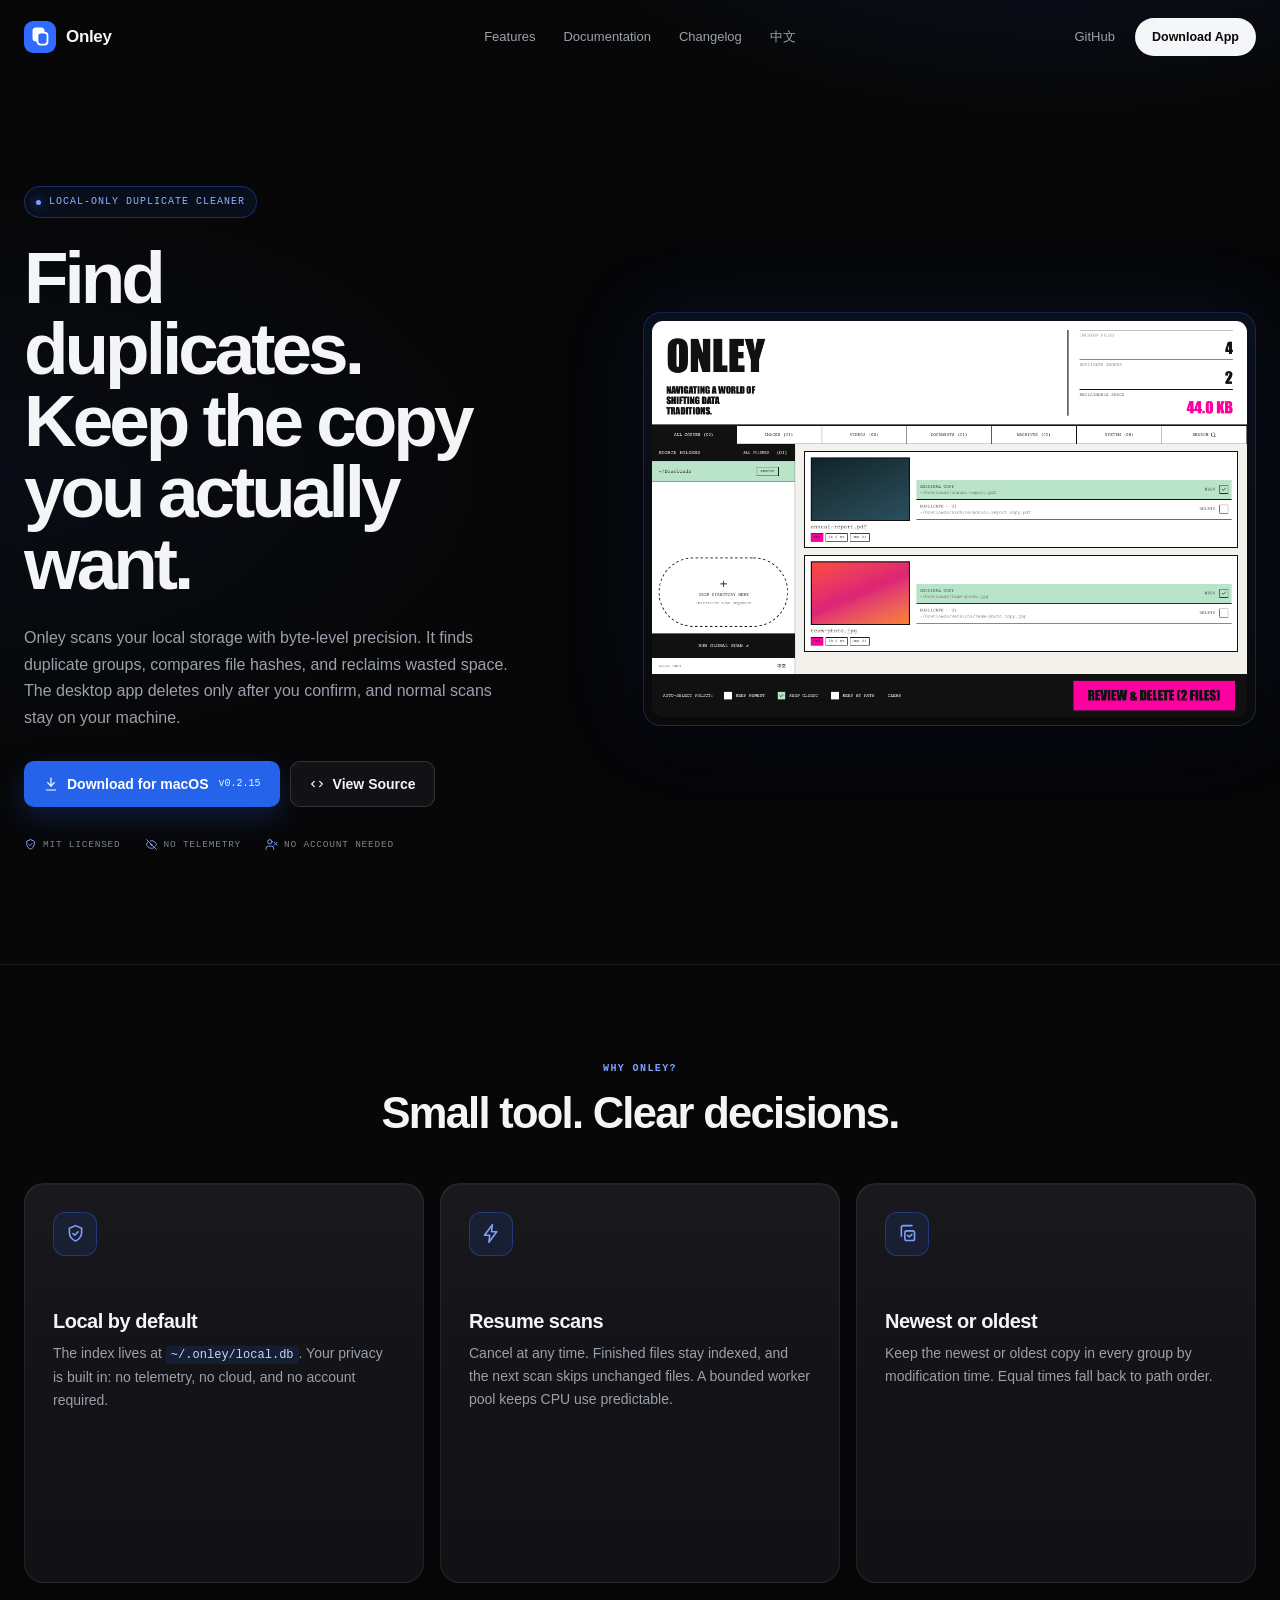
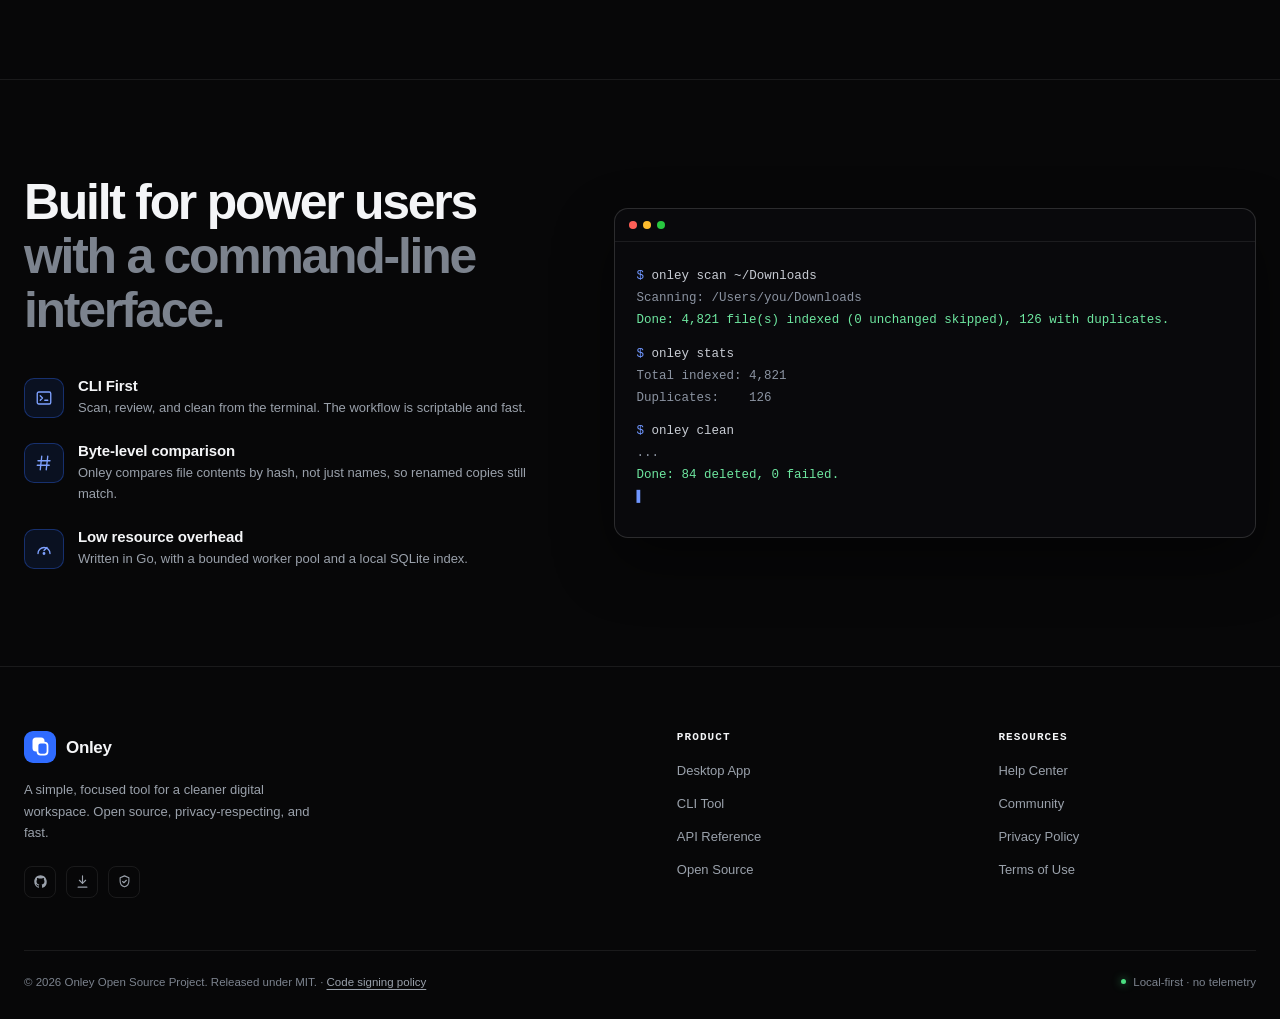
==== docs/index.html @ a850ebf0 "build: bump the desktop app to 0.2.15 Prepare v0.2.15 with the settings dialog, the hover-only folde" ====
<!DOCTYPE html>
<html lang="en">
<head>
  <meta charset="utf-8">
  <meta name="viewport" content="width=device-width, initial-scale=1">
  <meta name="color-scheme" content="dark">
  <title>Onley — find and remove duplicate files</title>
  <meta name="description" content="Onley is a local-only duplicate file finder for macOS, Windows and Linux. Scan folders, review duplicate groups, and delete the rest only after you confirm.">
  <meta property="og:title" content="Onley — find and remove duplicate files">
  <meta property="og:description" content="A local-only duplicate file finder with a desktop client and CLI.">
  <meta property="og:type" content="website">
  <meta property="og:image" content="https://fdaio.github.io/onley/assets/onley-main.png">
  <link rel="alternate" hreflang="en" href="https://fdaio.github.io/onley/">
  <link rel="alternate" hreflang="zh-CN" href="https://fdaio.github.io/onley/index-zh.html">
  <link rel="icon" href="assets/mark.svg" type="image/svg+xml">
  <link rel="stylesheet" href="home.css">
</head>
<body class="home">
  <a class="skip-link" href="#main">Skip to content</a>

  <header class="site-header">
    <a class="brand" href="./" aria-label="Onley home">
      <img src="assets/mark.svg" alt="" width="32" height="32">
      <span>Onley</span>
    </a>
    <nav class="site-nav" aria-label="Main">
      <a href="#features">Features</a>
      <a href="https://github.com/fdaio/onley#readme">Documentation</a>
      <a href="https://github.com/fdaio/onley/releases">Changelog</a>
      <a href="index-zh.html" hreflang="zh-CN" lang="zh-CN">中文</a>
    </nav>
    <div class="header-actions">
      <a class="text-link" href="https://github.com/fdaio/onley">GitHub</a>
      <a class="button button-light" href="download.html">Download App</a>
    </div>
  </header>

  <main id="main">
    <section class="hero">
      <div class="hero-copy">
        <p class="eyebrow-pill"><span class="dot" aria-hidden="true"></span>Local-only duplicate cleaner</p>
        <h1>Find<br>duplicates.<br>Keep the copy<br>you actually<br>want.</h1>
        <p class="lede">
          Onley scans your local storage with byte-level precision. It finds
          duplicate groups, compares file hashes, and reclaims wasted space. The
          desktop app deletes only after you confirm, and normal scans stay on
          your machine.
        </p>
        <div class="hero-actions">
          <a class="button button-primary" href="download.html">
            <svg viewBox="0 0 24 24" fill="none" stroke="currentColor" stroke-width="1.8" stroke-linecap="round" stroke-linejoin="round" aria-hidden="true"><path d="M12 3v12"/><path d="m7 10 5 5 5-5"/><path d="M5 21h14"/></svg>
            <span>Download for macOS</span>
            <span class="version">v0.2.15</span>
          </a>
          <a class="button button-ghost" href="https://github.com/fdaio/onley">
            <svg viewBox="0 0 24 24" fill="none" stroke="currentColor" stroke-width="1.8" stroke-linecap="round" stroke-linejoin="round" aria-hidden="true"><path d="m8 8-4 4 4 4"/><path d="m16 8 4 4-4 4"/></svg>
            <span>View Source</span>
          </a>
        </div>
        <ul class="trust-list" aria-label="Product commitments">
          <li>
            <svg viewBox="0 0 24 24" fill="none" stroke="currentColor" stroke-width="1.8" stroke-linecap="round" stroke-linejoin="round" aria-hidden="true"><path d="M12 3 5 6v5c0 4.4 3.4 8.4 7 9.5 3.6-1.1 7-5.1 7-9.5V6l-7-3Z"/><path d="m9 12 2 2 4-4"/></svg>
            MIT licensed
          </li>
          <li>
            <svg viewBox="0 0 24 24" fill="none" stroke="currentColor" stroke-width="1.8" stroke-linecap="round" stroke-linejoin="round" aria-hidden="true"><path d="M3 3l18 18"/><path d="M10.6 10.6a2 2 0 0 0 2.8 2.8"/><path d="M9.9 5.2A10.5 10.5 0 0 1 12 5c5.5 0 9 5 9 7a11 11 0 0 1-2.3 3.4"/><path d="M6.6 6.6C4.4 8 3 10 3 12c0 2 3.5 7 9 7a10.6 10.6 0 0 0 4.4-1"/></svg>
            No telemetry
          </li>
          <li>
            <svg viewBox="0 0 24 24" fill="none" stroke="currentColor" stroke-width="1.8" stroke-linecap="round" stroke-linejoin="round" aria-hidden="true"><path d="M16 21v-2a4 4 0 0 0-4-4H6a4 4 0 0 0-4 4v2"/><circle cx="9" cy="7" r="4"/><path d="m17 8 5 5"/><path d="m22 8-5 5"/></svg>
            No account needed
          </li>
        </ul>
      </div>

      <div class="hero-visual">
        <div class="shot-frame">
          <img src="assets/onley-main.png" alt="Onley desktop app showing duplicate groups with a copy selected to keep" width="2160" height="1440">
        </div>
      </div>
    </section>

    <section id="features" class="section">
      <div class="section-heading center">
        <p class="eyebrow">Why Onley?</p>
        <h2>Small tool. Clear decisions.</h2>
      </div>
      <div class="feature-grid">
        <article class="feature-card">
          <div class="icon-box" aria-hidden="true">
            <svg viewBox="0 0 24 24" fill="none" stroke="currentColor" stroke-width="1.8" stroke-linecap="round" stroke-linejoin="round"><path d="M12 3 5 6v5c0 4.4 3.4 8.4 7 9.5 3.6-1.1 7-5.1 7-9.5V6l-7-3Z"/><path d="m9 12 2 2 4-4"/></svg>
          </div>
          <h3>Local by default</h3>
          <p>The index lives at <code>~/.onley/local.db</code>. Your privacy is built in: no telemetry, no cloud, and no account required.</p>
        </article>
        <article class="feature-card">
          <div class="icon-box" aria-hidden="true">
            <svg viewBox="0 0 24 24" fill="none" stroke="currentColor" stroke-width="1.8" stroke-linecap="round" stroke-linejoin="round"><path d="M13 2 4 14h6l-1 8 9-12h-6l1-8Z"/></svg>
          </div>
          <h3>Resume scans</h3>
          <p>Cancel at any time. Finished files stay indexed, and the next scan skips unchanged files. A bounded worker pool keeps CPU use predictable.</p>
        </article>
        <article class="feature-card">
          <div class="icon-box" aria-hidden="true">
            <svg viewBox="0 0 24 24" fill="none" stroke="currentColor" stroke-width="1.8" stroke-linecap="round" stroke-linejoin="round"><rect x="9" y="9" width="11" height="11" rx="2"/><path d="M5 15V5a2 2 0 0 1 2-2h10"/><path d="m12 14 2 2 3-3"/></svg>
          </div>
          <h3>Newest or oldest</h3>
          <p>Keep the newest or oldest copy in every group by modification time. Equal times fall back to path order.</p>
        </article>
      </div>
    </section>

    <section class="section cli">
      <div class="cli-copy">
        <h2>Built for power users<br><span>with a command-line interface.</span></h2>
        <div class="cli-list">
          <article class="cli-item">
            <div class="icon-box" aria-hidden="true">
              <svg viewBox="0 0 24 24" fill="none" stroke="currentColor" stroke-width="1.8" stroke-linecap="round" stroke-linejoin="round"><rect x="3" y="4" width="18" height="16" rx="2"/><path d="m7 9 3 3-3 3"/><path d="M13 15h4"/></svg>
            </div>
            <div>
              <h3>CLI First</h3>
              <p>Scan, review, and clean from the terminal. The workflow is scriptable and fast.</p>
            </div>
          </article>
          <article class="cli-item">
            <div class="icon-box" aria-hidden="true">
              <svg viewBox="0 0 24 24" fill="none" stroke="currentColor" stroke-width="1.8" stroke-linecap="round" stroke-linejoin="round"><path d="M9 3 7 21"/><path d="M17 3l-2 18"/><path d="M4 9h16"/><path d="M3 15h16"/></svg>
            </div>
            <div>
              <h3>Byte-level comparison</h3>
              <p>Onley compares file contents by hash, not just names, so renamed copies still match.</p>
            </div>
          </article>
          <article class="cli-item">
            <div class="icon-box" aria-hidden="true">
              <svg viewBox="0 0 24 24" fill="none" stroke="currentColor" stroke-width="1.8" stroke-linecap="round" stroke-linejoin="round"><path d="M4 18a8 8 0 1 1 16 0"/><path d="m12 14 4-4"/><circle cx="12" cy="18" r="1"/></svg>
            </div>
            <div>
              <h3>Low resource overhead</h3>
              <p>Written in Go, with a bounded worker pool and a local SQLite index.</p>
            </div>
          </article>
        </div>
      </div>

      <div class="terminal">
        <div class="terminal-bar" aria-hidden="true"><span></span><span></span><span></span></div>
        <pre class="terminal-body"><code><span class="term-line"><span class="prompt">$</span> onley scan ~/Downloads</span><span class="term-line dim">Scanning: /Users/you/Downloads</span><span class="term-line ok">Done: 4,821 file(s) indexed (0 unchanged skipped), 126 with duplicates.</span><span class="term-gap"></span><span class="term-line"><span class="prompt">$</span> onley stats</span><span class="term-line dim">Total indexed: 4,821</span><span class="term-line dim">Duplicates:    126</span><span class="term-gap"></span><span class="term-line"><span class="prompt">$</span> onley clean</span><span class="term-line dim">...</span><span class="term-line ok">Done: 84 deleted, 0 failed.</span><span class="term-line terminal-cursor" aria-hidden="true">▌</span></code></pre>
      </div>
    </section>
  </main>

  <footer class="site-footer">
    <div class="footer-top">
      <div class="footer-brand">
        <a class="brand" href="./" aria-label="Onley home">
          <img src="assets/mark.svg" alt="" width="32" height="32">
          <span>Onley</span>
        </a>
        <p>A simple, focused tool for a cleaner digital workspace. Open source, privacy-respecting, and fast.</p>
        <div class="socials">
          <a href="https://github.com/fdaio/onley" aria-label="Onley on GitHub">
            <svg viewBox="0 0 24 24" fill="currentColor" aria-hidden="true"><path d="M12 2C6.48 2 2 6.58 2 12.25c0 4.53 2.87 8.37 6.84 9.73.5.1.68-.22.68-.49 0-.24-.01-.87-.01-1.71-2.78.62-3.37-1.37-3.37-1.37-.45-1.18-1.11-1.5-1.11-1.5-.91-.63.07-.62.07-.62 1 .07 1.53 1.06 1.53 1.06.9 1.57 2.34 1.12 2.91.85.09-.66.35-1.12.63-1.38-2.22-.26-4.56-1.14-4.56-5.06 0-1.12.39-2.03 1.03-2.75-.1-.26-.45-1.3.1-2.71 0 0 .84-.28 2.75 1.05a9.3 9.3 0 0 1 5 0c1.91-1.33 2.75-1.05 2.75-1.05.55 1.41.2 2.45.1 2.71.64.72 1.03 1.63 1.03 2.75 0 3.93-2.34 4.8-4.57 5.05.36.32.68.94.68 1.9 0 1.37-.01 2.47-.01 2.81 0 .27.18.6.69.49A10.02 10.02 0 0 0 22 12.25C22 6.58 17.52 2 12 2Z"/></svg>
          </a>
          <a href="https://github.com/fdaio/onley/releases" aria-label="Onley releases">
            <svg viewBox="0 0 24 24" fill="none" stroke="currentColor" stroke-width="1.8" stroke-linecap="round" stroke-linejoin="round" aria-hidden="true"><path d="M12 3v12"/><path d="m7 10 5 5 5-5"/><path d="M5 21h14"/></svg>
          </a>
          <a href="https://github.com/fdaio/onley/blob/master/LICENSE" aria-label="Onley MIT license">
            <svg viewBox="0 0 24 24" fill="none" stroke="currentColor" stroke-width="1.8" stroke-linecap="round" stroke-linejoin="round" aria-hidden="true"><path d="M12 3 5 6v5c0 4.4 3.4 8.4 7 9.5 3.6-1.1 7-5.1 7-9.5V6l-7-3Z"/><path d="m9 12 2 2 4-4"/></svg>
          </a>
        </div>
      </div>
      <div class="footer-col">
        <h2>Product</h2>
        <a href="download.html">Desktop App</a>
        <a href="download.html">CLI Tool</a>
        <a href="coming-soon.html" data-placeholder="true" title="API reference coming soon">API Reference</a>
        <a href="https://github.com/fdaio/onley">Open Source</a>
      </div>
      <div class="footer-col">
        <h2>Resources</h2>
        <a href="https://github.com/fdaio/onley/issues">Help Center</a>
        <a href="coming-soon.html" data-placeholder="true" title="Community page coming soon">Community</a>
        <a href="privacy.html">Privacy Policy</a>
        <a href="coming-soon.html" data-placeholder="true" title="Terms of use coming soon">Terms of Use</a>
      </div>
    </div>
    <div class="footer-bottom">
      <p>© 2026 Onley Open Source Project. Released under MIT. · <a href="code-signing.html">Code signing policy</a></p>
      <p class="local-status"><span class="status-dot" aria-hidden="true"></span>Local-first · no telemetry</p>
    </div>
  </footer>
</body>
</html>
---- docs/home.css ----
:root {
  color-scheme: dark;
  --bg: #070708;
  --surface: #111116;
  --surface-2: #0b0b0f;
  --border: rgba(255, 255, 255, 0.08);
  --border-strong: rgba(255, 255, 255, 0.14);
  --text: #f4f5f7;
  --muted: #9aa1ab;
  --muted-2: #7c838e;
  --blue: #2f6bff;
  --blue-soft: #7ea1ff;
  --green: #4ade80;
  --max: 1400px;
  --sans: -apple-system, BlinkMacSystemFont, "Segoe UI", Inter, "Noto Sans", sans-serif;
  --mono: ui-monospace, SFMono-Regular, Menlo, Consolas, "Liberation Mono", monospace;
}

*,
*::before,
*::after { box-sizing: border-box; }

html { scroll-behavior: smooth; }

body.home {
  margin: 0;
  background:
    radial-gradient(900px 520px at 82% -8%, rgba(47, 107, 255, 0.16), transparent 62%),
    radial-gradient(700px 400px at 0% 18%, rgba(47, 107, 255, 0.05), transparent 70%),
    var(--bg);
  color: var(--text);
  font-family: var(--sans);
  line-height: 1.6;
  -webkit-font-smoothing: antialiased;
  overflow-x: hidden;
}

img,
svg { display: block; max-width: 100%; }

a { color: inherit; text-decoration: none; }

:focus-visible {
  outline: 2px solid var(--blue-soft);
  outline-offset: 3px;
  border-radius: 4px;
}

.skip-link {
  position: absolute;
  left: 16px;
  top: -60px;
  z-index: 20;
  padding: 10px 14px;
  border-radius: 8px;
  background: #fff;
  color: #08080a;
  font-size: 13px;
  font-weight: 650;
}
.skip-link:focus { top: 16px; }

h1,
h2,
h3 {
  margin: 0;
  font-weight: 650;
  line-height: 1.1;
}

.site-header {
  display: grid;
  grid-template-columns: 1fr auto 1fr;
  align-items: center;
  gap: 24px;
  max-width: var(--max);
  margin: 0 auto;
  padding: 18px 24px;
}

.brand {
  display: inline-flex;
  align-items: center;
  gap: 10px;
  font-size: 17px;
  font-weight: 650;
  letter-spacing: -0.02em;
}
.brand img {
  width: 32px;
  height: 32px;
  border-radius: 9px;
}

.site-header > * { min-width: 0; }

.site-nav {
  display: flex;
  align-items: center;
  gap: 28px;
  min-width: 0;
  width: 100%;
  font-size: 13px;
  color: var(--muted);
}
.site-nav a { transition: color 150ms ease; }
.site-nav a:hover { color: var(--text); }

.header-actions {
  display: flex;
  align-items: center;
  justify-content: flex-end;
  gap: 20px;
  font-size: 13px;
}
.text-link { color: var(--muted); transition: color 150ms ease; }
.text-link:hover { color: var(--text); }

.button {
  display: inline-flex;
  align-items: center;
  justify-content: center;
  gap: 8px;
  min-height: 46px;
  padding: 0 18px;
  border: 1px solid transparent;
  border-radius: 10px;
  font-family: inherit;
  font-size: 14px;
  font-weight: 600;
  line-height: 1;
  white-space: nowrap;
  transition: background-color 150ms ease, border-color 150ms ease, color 150ms ease;
}
.button svg {
  width: 16px;
  height: 16px;
  flex: none;
}
.button-primary {
  background: #2563eb;
  color: #fff;
  box-shadow: 0 10px 30px rgba(37, 99, 235, 0.24);
}
.button-primary:hover { background: #1d4ed8; }
.button-primary .version {
  margin-left: 2px;
  color: #f0f5ff;
  font-family: var(--mono);
  font-size: 10px;
  font-weight: 500;
}
.button-ghost {
  border-color: var(--border-strong);
  background: #121216;
  color: var(--text);
}
.button-ghost:hover {
  border-color: rgba(255, 255, 255, 0.26);
  background: #17171c;
}
.button-light {
  min-height: 38px;
  padding: 0 16px;
  border-radius: 999px;
  background: #f5f6f8;
  color: #08080a;
  font-size: 12.5px;
}
.button-light:hover { background: #fff; }

.hero {
  display: grid;
  grid-template-columns: minmax(0, 0.95fr) minmax(0, 1.05fr);
  align-items: center;
  gap: 64px;
  max-width: var(--max);
  margin: 0 auto;
  padding: 112px 24px;
}

.hero-copy { min-width: 0; }

.eyebrow-pill {
  display: inline-flex;
  align-items: center;
  gap: 8px;
  margin: 0 0 24px;
  padding: 7px 11px;
  border: 1px solid rgba(47, 107, 255, 0.35);
  border-radius: 999px;
  background: rgba(47, 107, 255, 0.08);
  color: #8fb0ff;
  font-family: var(--mono);
  font-size: 10px;
  letter-spacing: 0.1em;
  text-transform: uppercase;
}
.eyebrow-pill .dot {
  width: 5px;
  height: 5px;
  border-radius: 50%;
  background: var(--blue-soft);
  box-shadow: 0 0 10px var(--blue);
}

h1 {
  font-size: clamp(3rem, 5.7vw, 5.15rem);
  letter-spacing: -0.055em;
  line-height: 0.98;
}

.lede {
  max-width: 31rem;
  margin: 26px 0 0;
  color: var(--muted);
  font-size: 16px;
  line-height: 1.65;
}

.hero-actions {
  display: flex;
  flex-wrap: wrap;
  gap: 10px;
  margin-top: 30px;
}

.trust-list {
  display: flex;
  flex-wrap: wrap;
  gap: 18px 24px;
  margin: 30px 0 0;
  padding: 0;
  list-style: none;
  color: var(--muted-2);
  font-family: var(--mono);
  font-size: 9.5px;
  letter-spacing: 0.08em;
  text-transform: uppercase;
}
.trust-list li {
  display: flex;
  align-items: center;
  gap: 6px;
}
.trust-list svg {
  width: 13px;
  height: 13px;
  color: var(--blue-soft);
}

.hero-visual {
  position: relative;
  min-width: 0;
}
.shot-frame {
  position: relative;
  z-index: 1;
  padding: 8px;
  border: 1px solid rgba(47, 107, 255, 0.28);
  border-radius: 18px;
  background: linear-gradient(180deg, rgba(47, 107, 255, 0.09), rgba(255, 255, 255, 0.015));
  box-shadow:
    0 30px 80px rgba(0, 0, 0, 0.55),
    0 0 90px rgba(47, 107, 255, 0.12),
    0 0 0 1px rgba(0, 0, 0, 0.3);
}
.shot-frame img {
  width: 100%;
  height: auto;
  border-radius: 11px;
}

.section {
  max-width: var(--max);
  margin: 0 auto;
  padding: 96px 24px;
  border-top: 1px solid var(--border);
}

.section-heading { margin-bottom: 46px; }
.section-heading.center { text-align: center; }
.section-heading .eyebrow {
  margin: 0 0 14px;
  color: var(--blue-soft);
  font-family: var(--mono);
  font-size: 10px;
  font-weight: 600;
  letter-spacing: 0.14em;
  text-transform: uppercase;
}
.section-heading h2 {
  font-size: clamp(2rem, 3.4vw, 3.1rem);
  letter-spacing: -0.04em;
  line-height: 1.05;
}

.feature-grid {
  display: grid;
  grid-template-columns: repeat(3, minmax(0, 1fr));
  gap: 16px;
}

.feature-card {
  position: relative;
  min-height: 400px;
  padding: 28px;
  overflow: hidden;
  border: 1px solid var(--border);
  border-radius: 20px;
  background:
    linear-gradient(180deg, rgba(255, 255, 255, 0.035), rgba(255, 255, 255, 0.006) 40%, rgba(255, 255, 255, 0) 100%),
    var(--surface);
}
.feature-card::after {
  content: "";
  position: absolute;
  inset: 0;
  border-radius: inherit;
  pointer-events: none;
  box-shadow: inset 0 1px 0 rgba(255, 255, 255, 0.04);
}

.icon-box {
  display: grid;
  place-items: center;
  width: 44px;
  height: 44px;
  margin-bottom: 54px;
  border: 1px solid rgba(47, 107, 255, 0.35);
  border-radius: 12px;
  background: rgba(47, 107, 255, 0.1);
  color: var(--blue-soft);
}
.icon-box svg {
  width: 21px;
  height: 21px;
}

.feature-card h3 {
  margin-bottom: 10px;
  font-size: 20px;
  letter-spacing: -0.025em;
}
.feature-card p {
  margin: 0;
  color: var(--muted);
  font-size: 14px;
  line-height: 1.65;
}
.feature-card code {
  padding: 2px 5px;
  border-radius: 4px;
  background: rgba(47, 107, 255, 0.12);
  color: #c7d5f6;
  font-family: var(--mono);
  font-size: 0.86em;
  white-space: nowrap;
}

.cli {
  display: grid;
  grid-template-columns: minmax(0, 0.9fr) minmax(0, 1.1fr);
  align-items: center;
  gap: 64px;
}

.cli-copy { min-width: 0; }
.cli-copy h2 {
  font-size: clamp(2.1rem, 3.9vw, 3.6rem);
  letter-spacing: -0.045em;
  line-height: 1.08;
}
.cli-copy h2 span { color: var(--muted-2); }

.cli-list {
  display: grid;
  gap: 24px;
  margin-top: 40px;
}
.cli-item {
  display: grid;
  grid-template-columns: 40px minmax(0, 1fr);
  gap: 14px;
  align-items: start;
}
.cli-item .icon-box {
  width: 40px;
  height: 40px;
  margin: 0;
  border-radius: 10px;
}
.cli-item .icon-box svg {
  width: 18px;
  height: 18px;
}
.cli-item h3 {
  margin-bottom: 4px;
  font-size: 15px;
  letter-spacing: -0.01em;
}
.cli-item p {
  margin: 0;
  color: var(--muted);
  font-size: 13px;
  line-height: 1.6;
}

.terminal {
  min-width: 0;
  overflow: hidden;
  border: 1px solid var(--border-strong);
  border-radius: 14px;
  background: #09090c;
  box-shadow: 0 24px 60px rgba(0, 0, 0, 0.45);
}
.terminal-bar {
  display: flex;
  gap: 6px;
  padding: 12px 14px;
  border-bottom: 1px solid var(--border);
}
.terminal-bar span {
  width: 8px;
  height: 8px;
  border-radius: 50%;
  background: #2a2a31;
}
.terminal-bar span:nth-child(1) { background: #ff5f57; }
.terminal-bar span:nth-child(2) { background: #febc2e; }
.terminal-bar span:nth-child(3) { background: #28c840; }

.terminal-body {
  margin: 0;
  padding: 24px 22px 28px;
  overflow-x: auto;
  color: #c8ccd4;
  font-family: var(--mono);
  font-size: 12.5px;
  line-height: 1.75;
  white-space: pre-wrap;
  overflow-wrap: anywhere;
}
.term-line { display: block; }
.prompt { color: #6f96ff; }
.dim { color: #8b93a1; }
.ok { color: #6ee7a0; }
.term-gap {
  display: block;
  height: 12px;
}
.terminal-cursor {
  color: #6f96ff;
  animation: blink 1.1s steps(1) infinite;
}

@keyframes blink {
  50% { opacity: 0; }
}

.site-footer {
  max-width: var(--max);
  margin: 0 auto;
  padding: 64px 24px 28px;
  border-top: 1px solid var(--border);
}

.footer-top {
  display: grid;
  grid-template-columns: minmax(0, 1.6fr) minmax(0, 0.7fr) minmax(0, 0.7fr);
  gap: 64px;
  padding-bottom: 52px;
}
.footer-brand .brand { margin-bottom: 16px; }
.footer-brand p {
  max-width: 300px;
  margin: 0 0 22px;
  color: var(--muted);
  font-size: 13px;
  line-height: 1.65;
}
.socials {
  display: flex;
  gap: 10px;
}
.socials a {
  display: grid;
  place-items: center;
  width: 32px;
  height: 32px;
  border: 1px solid var(--border);
  border-radius: 8px;
  color: var(--muted);
  transition: color 150ms ease, border-color 150ms ease, background-color 150ms ease;
}
.socials a:hover {
  border-color: var(--border-strong);
  background: var(--surface);
  color: var(--text);
}
.socials svg {
  width: 15px;
  height: 15px;
}

.footer-col {
  display: flex;
  flex-direction: column;
  align-items: flex-start;
  gap: 12px;
}
.footer-col h2 {
  margin-bottom: 6px;
  color: var(--text);
  font-family: var(--mono);
  font-size: 11px;
  font-weight: 600;
  letter-spacing: 0.1em;
  text-transform: uppercase;
}
.footer-col a {
  color: var(--muted);
  font-size: 13px;
  transition: color 150ms ease;
}
.footer-col a:hover { color: var(--text); }

.footer-bottom {
  display: flex;
  justify-content: space-between;
  gap: 16px;
  padding-top: 22px;
  border-top: 1px solid var(--border);
  color: var(--muted-2);
  font-size: 11.5px;
}
.footer-bottom p { margin: 0; }
.footer-bottom a {
  color: var(--muted);
  text-decoration: underline;
  text-underline-offset: 3px;
}
.footer-bottom a:hover { color: var(--text); }
.local-status {
  display: flex;
  align-items: center;
  gap: 7px;
}
.status-dot {
  width: 5px;
  height: 5px;
  border-radius: 50%;
  background: var(--green);
  box-shadow: 0 0 8px rgba(74, 222, 128, 0.7);
}

@media (max-width: 1020px) {
  .site-header {
    grid-template-columns: 1fr auto;
    row-gap: 14px;
  }
  .site-nav {
    grid-column: 1 / -1;
    grid-row: 2;
    justify-content: flex-start;
    overflow-x: auto;
    padding-bottom: 2px;
    scrollbar-width: none;
  }
  .site-nav::-webkit-scrollbar { display: none; }
  .header-actions {
    grid-column: 2;
    grid-row: 1;
  }

  .hero {
    grid-template-columns: minmax(0, 1fr);
    gap: 44px;
    padding-top: 56px;
  }
  .hero-visual { max-width: 720px; }

  .cli {
    grid-template-columns: minmax(0, 1fr);
    gap: 40px;
  }

  .footer-top {
    grid-template-columns: 1.4fr 1fr 1fr;
    gap: 32px;
  }
}

@media (max-width: 760px) {
  .feature-grid { grid-template-columns: minmax(0, 1fr); }
  .feature-card { min-height: 0; }
  .icon-box { margin-bottom: 28px; }

  .footer-top {
    grid-template-columns: 1fr 1fr;
    gap: 32px;
  }
  .footer-brand { grid-column: 1 / -1; }
  .footer-bottom {
    flex-direction: column;
    gap: 8px;
  }
}

@media (max-width: 560px) {
  .site-header { padding: 16px; }
  .hero,
  .section,
  .site-footer { padding-left: 18px; padding-right: 18px; }

  h1 { font-size: clamp(2.7rem, 12vw, 3.5rem); }

  .hero-actions .button { width: 100%; }
  .trust-list { gap: 12px 16px; }

  .section {
    padding-top: 64px;
    padding-bottom: 64px;
  }

  .footer-top { grid-template-columns: minmax(0, 1fr); }
  .terminal-body {
    padding: 18px 16px;
    font-size: 11px;
  }

  .site-nav { gap: 20px; }
}

@media (max-width: 380px) {
  .header-actions .text-link { display: none; }
  .button-light { padding: 0 12px; }
}

html[lang="zh-CN"] body.home { line-height: 1.75; }

html[lang="zh-CN"] h1 {
  font-size: clamp(2.6rem, 4.6vw, 4.2rem);
  letter-spacing: 0;
  line-height: 1.08;
}

html[lang="zh-CN"] .site-nav,
html[lang="zh-CN"] .header-actions { letter-spacing: 0; }

html[lang="zh-CN"] .eyebrow-pill,
html[lang="zh-CN"] .eyebrow,
html[lang="zh-CN"] .footer-col h2 { letter-spacing: 0.03em; }

@media (max-width: 560px) {
  html[lang="zh-CN"] h1 { font-size: clamp(2.2rem, 10vw, 3rem); }
}

@media (prefers-reduced-motion: reduce) {
  html { scroll-behavior: auto; }
  .button,
  .site-nav a,
  .text-link,
  .socials a,
  .footer-col a { transition: none; }
  .terminal-cursor { animation: none; }
}
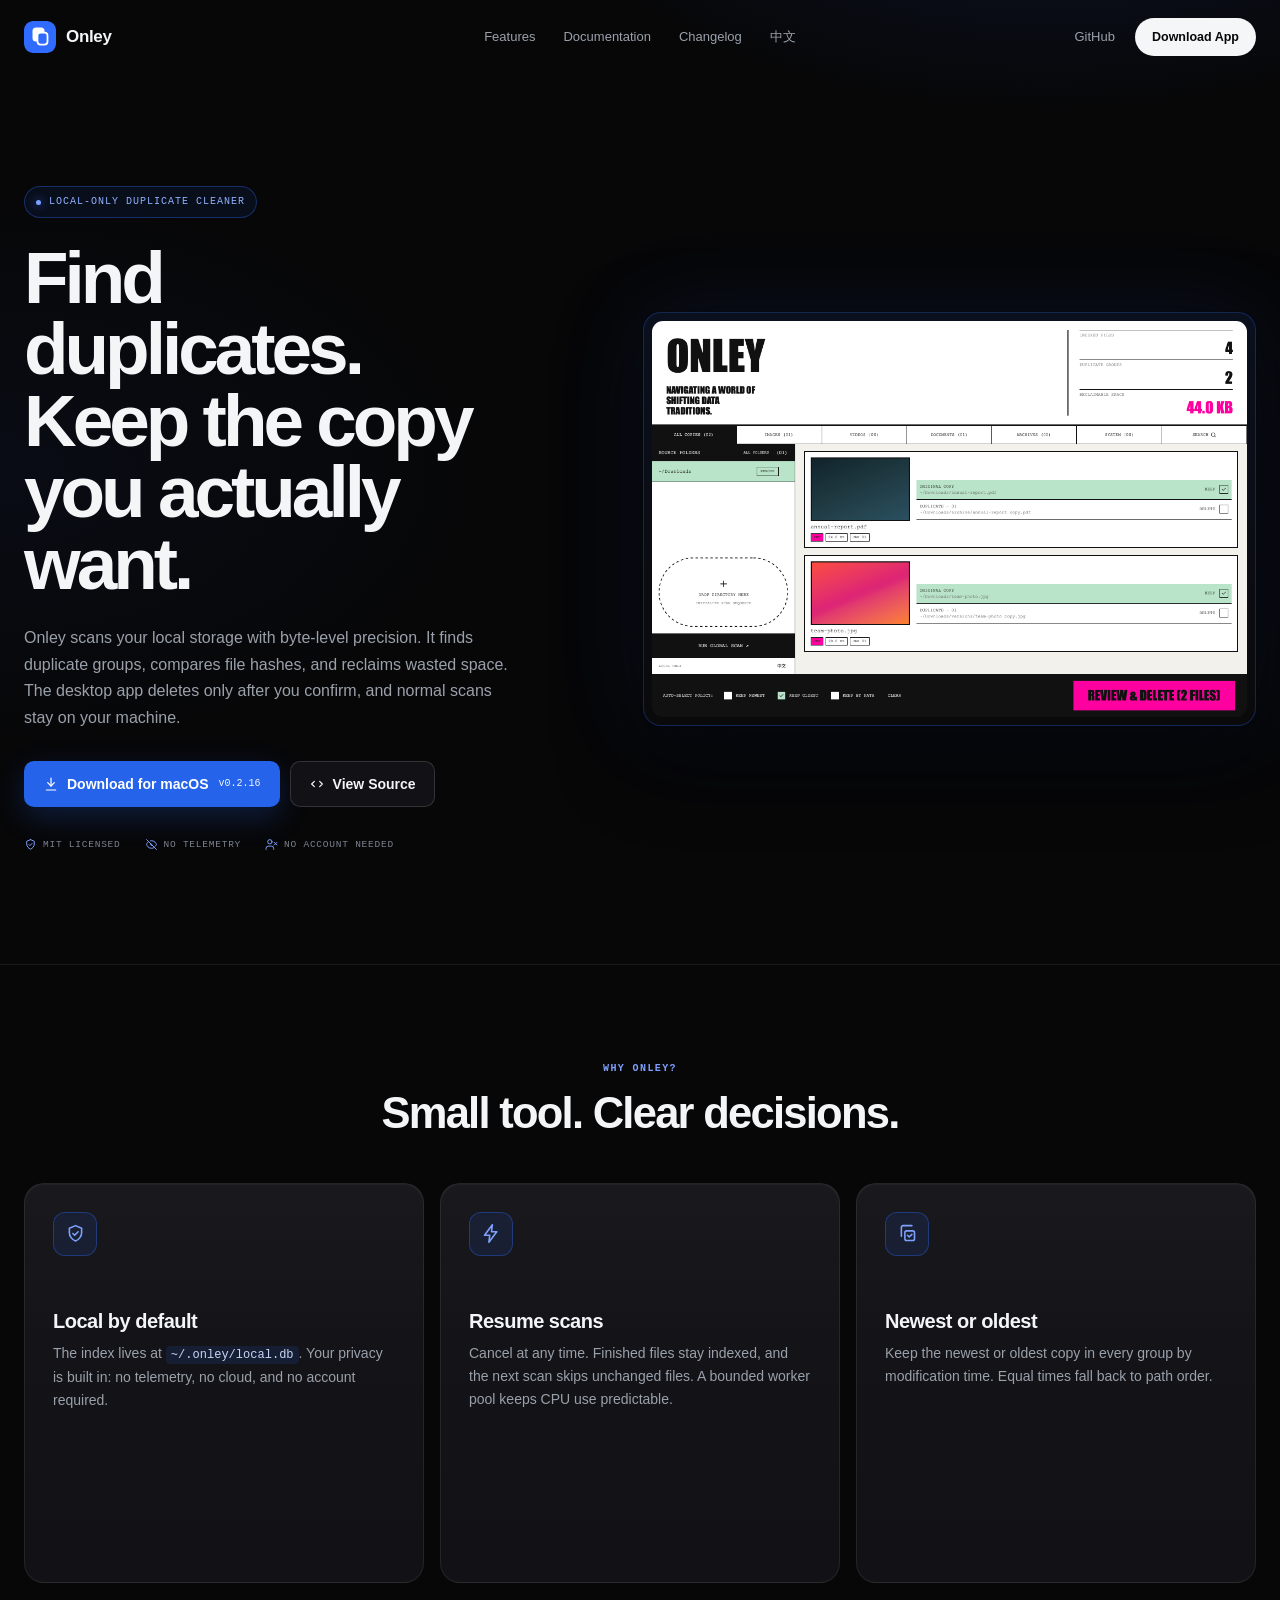
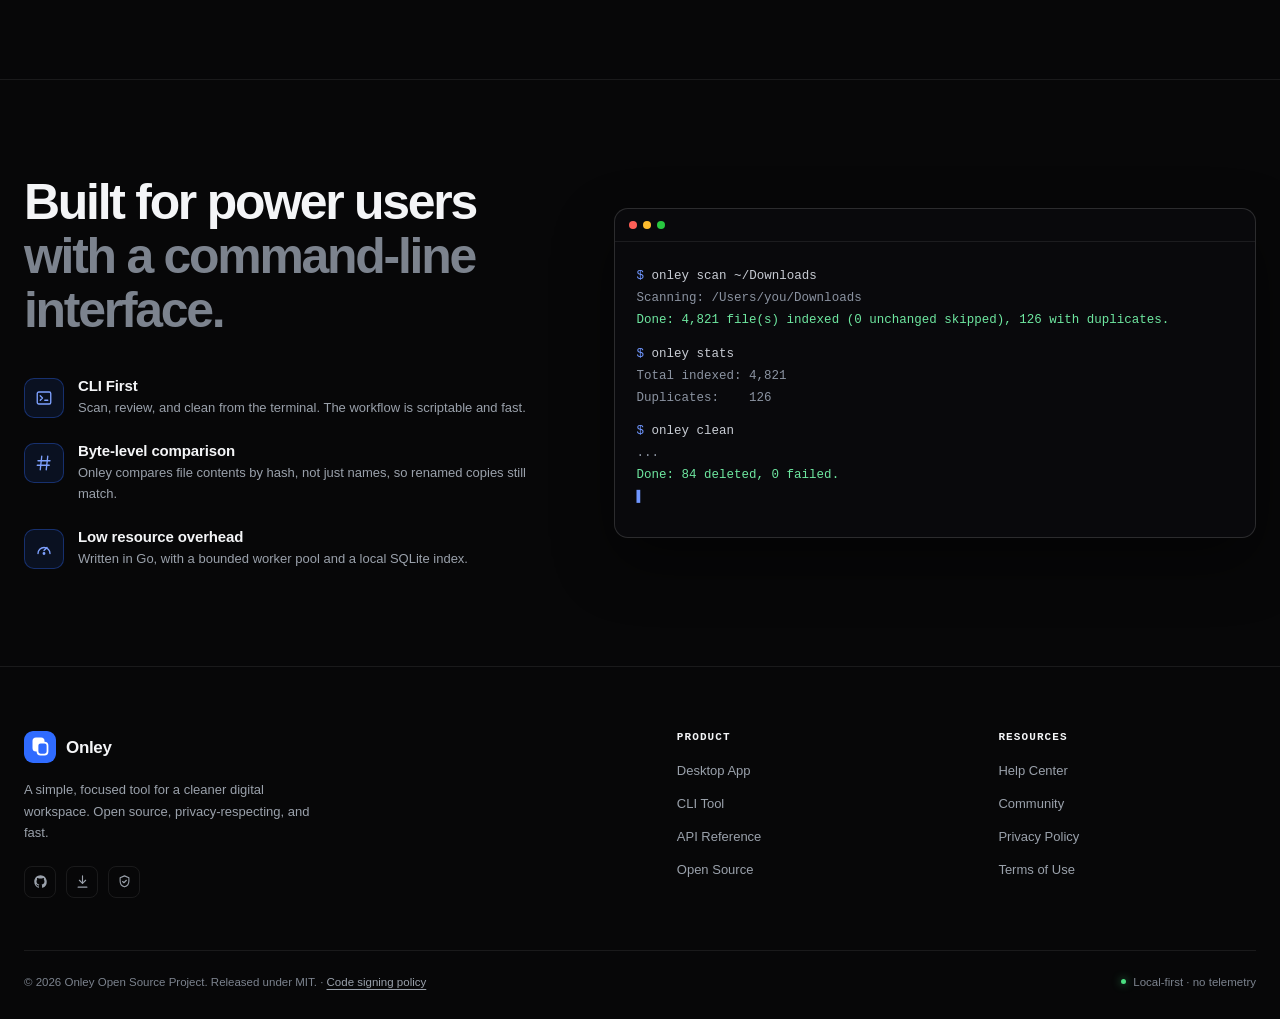
==== commit ee011eac: "build: bump the desktop app to 0.2.16 Prepare v0.2.16 with the NSGo fix for the Windows window size " ====
--- a/docs/index.html
+++ b/docs/index.html
@@ -50,7 +50,7 @@
           <a class="button button-primary" href="download.html">
             <svg viewBox="0 0 24 24" fill="none" stroke="currentColor" stroke-width="1.8" stroke-linecap="round" stroke-linejoin="round" aria-hidden="true"><path d="M12 3v12"/><path d="m7 10 5 5 5-5"/><path d="M5 21h14"/></svg>
             <span>Download for macOS</span>
-            <span class="version">v0.2.15</span>
+            <span class="version">v0.2.16</span>
           </a>
           <a class="button button-ghost" href="https://github.com/fdaio/onley">
             <svg viewBox="0 0 24 24" fill="none" stroke="currentColor" stroke-width="1.8" stroke-linecap="round" stroke-linejoin="round" aria-hidden="true"><path d="m8 8-4 4 4 4"/><path d="m16 8 4 4-4 4"/></svg>
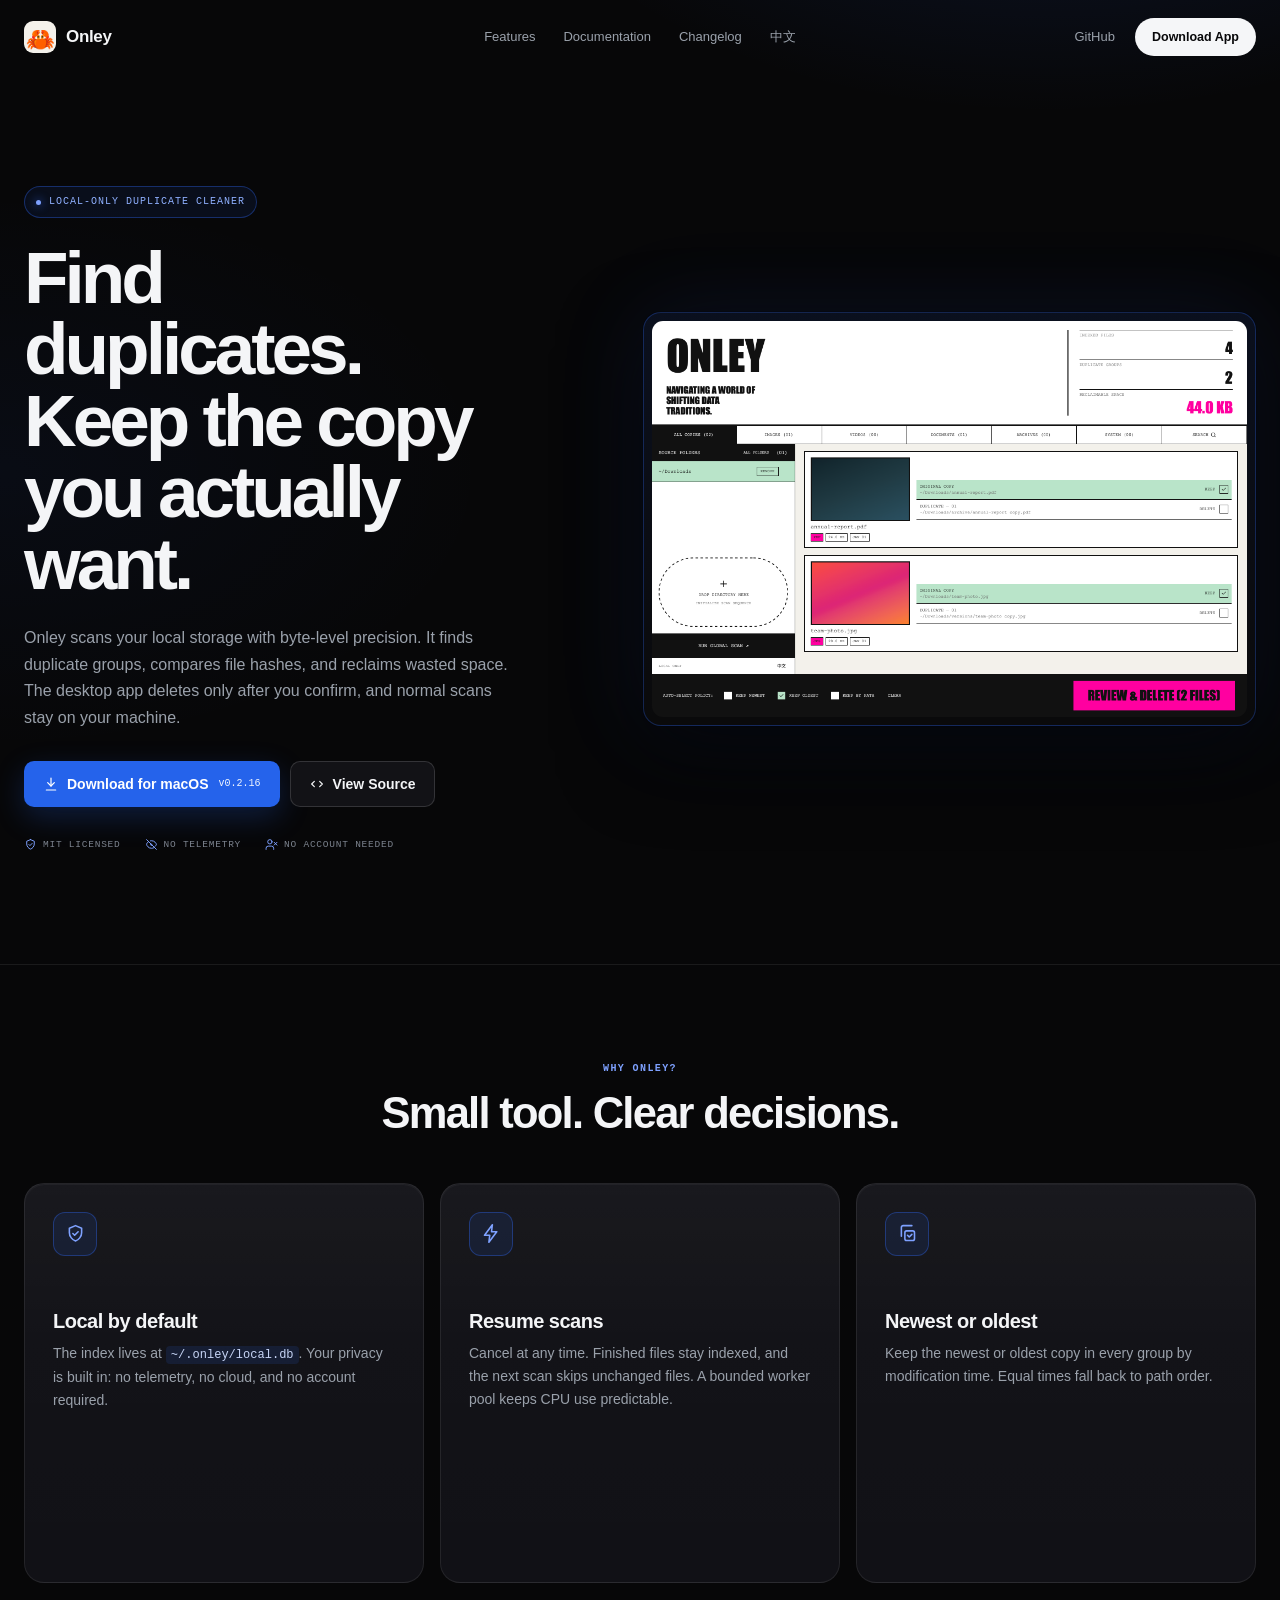
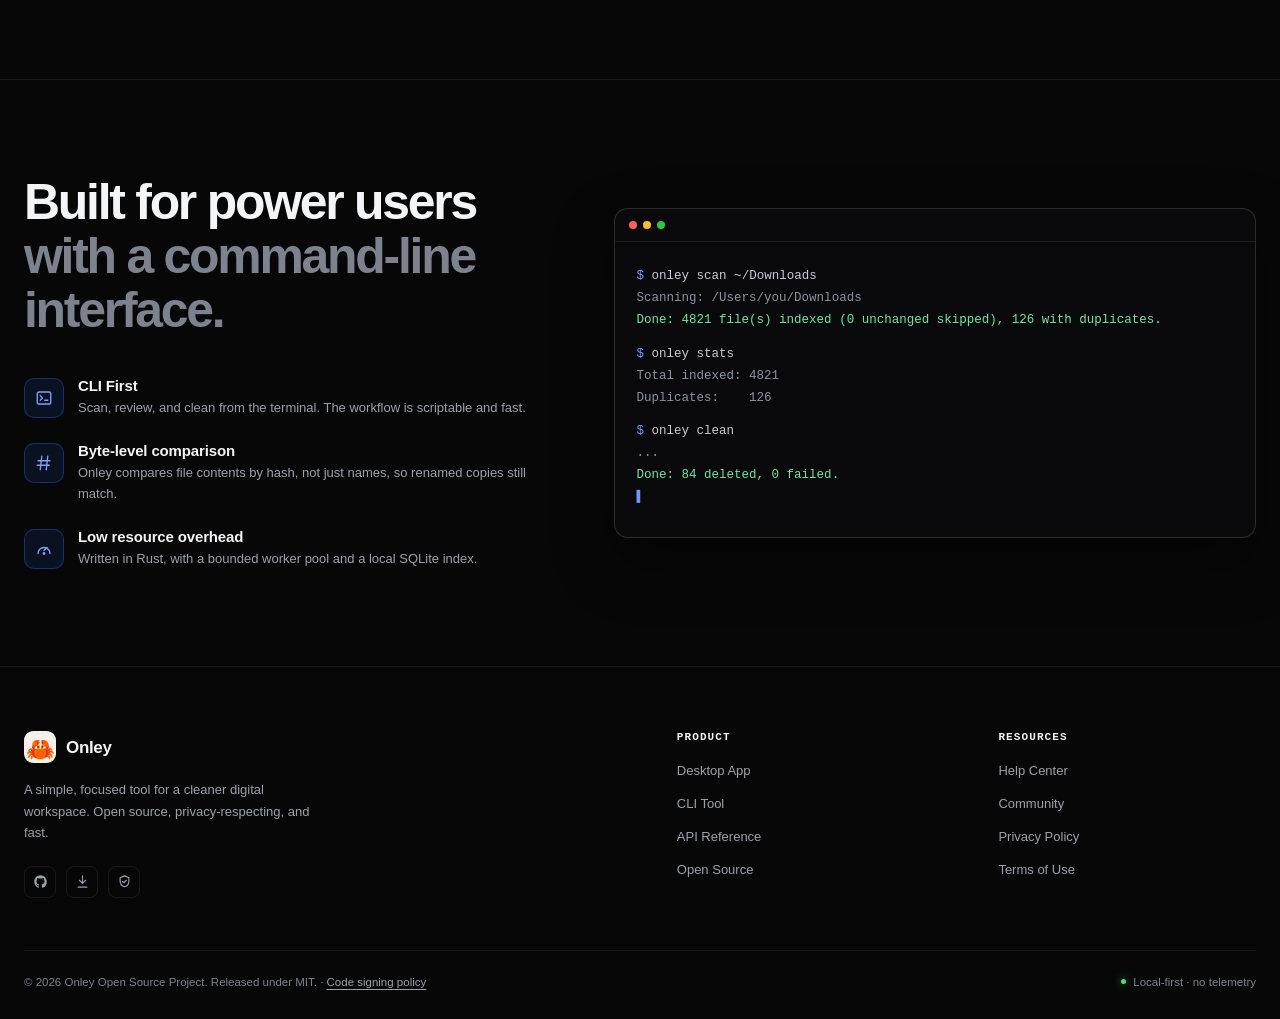
==== commit faa29080: "docs: replace the Go logo with a crab mark Replace the gopher logo and app icon with a crab mark in " ====
--- a/docs/index.html
+++ b/docs/index.html
@@ -138,7 +138,7 @@
             </div>
             <div>
               <h3>Low resource overhead</h3>
-              <p>Written in Go, with a bounded worker pool and a local SQLite index.</p>
+              <p>Written in Rust, with a bounded worker pool and a local SQLite index.</p>
             </div>
           </article>
         </div>
@@ -146,7 +146,7 @@
 
       <div class="terminal">
         <div class="terminal-bar" aria-hidden="true"><span></span><span></span><span></span></div>
-        <pre class="terminal-body"><code><span class="term-line"><span class="prompt">$</span> onley scan ~/Downloads</span><span class="term-line dim">Scanning: /Users/you/Downloads</span><span class="term-line ok">Done: 4,821 file(s) indexed (0 unchanged skipped), 126 with duplicates.</span><span class="term-gap"></span><span class="term-line"><span class="prompt">$</span> onley stats</span><span class="term-line dim">Total indexed: 4,821</span><span class="term-line dim">Duplicates:    126</span><span class="term-gap"></span><span class="term-line"><span class="prompt">$</span> onley clean</span><span class="term-line dim">...</span><span class="term-line ok">Done: 84 deleted, 0 failed.</span><span class="term-line terminal-cursor" aria-hidden="true">▌</span></code></pre>
+        <pre class="terminal-body"><code><span class="term-line"><span class="prompt">$</span> onley scan ~/Downloads</span><span class="term-line dim">Scanning: /Users/you/Downloads</span><span class="term-line ok">Done: 4821 file(s) indexed (0 unchanged skipped), 126 with duplicates.</span><span class="term-gap"></span><span class="term-line"><span class="prompt">$</span> onley stats</span><span class="term-line dim">Total indexed: 4821</span><span class="term-line dim">Duplicates:    126</span><span class="term-gap"></span><span class="term-line"><span class="prompt">$</span> onley clean</span><span class="term-line dim">...</span><span class="term-line ok">Done: 84 deleted, 0 failed.</span><span class="term-line terminal-cursor" aria-hidden="true">▌</span></code></pre>
       </div>
     </section>
   </main>
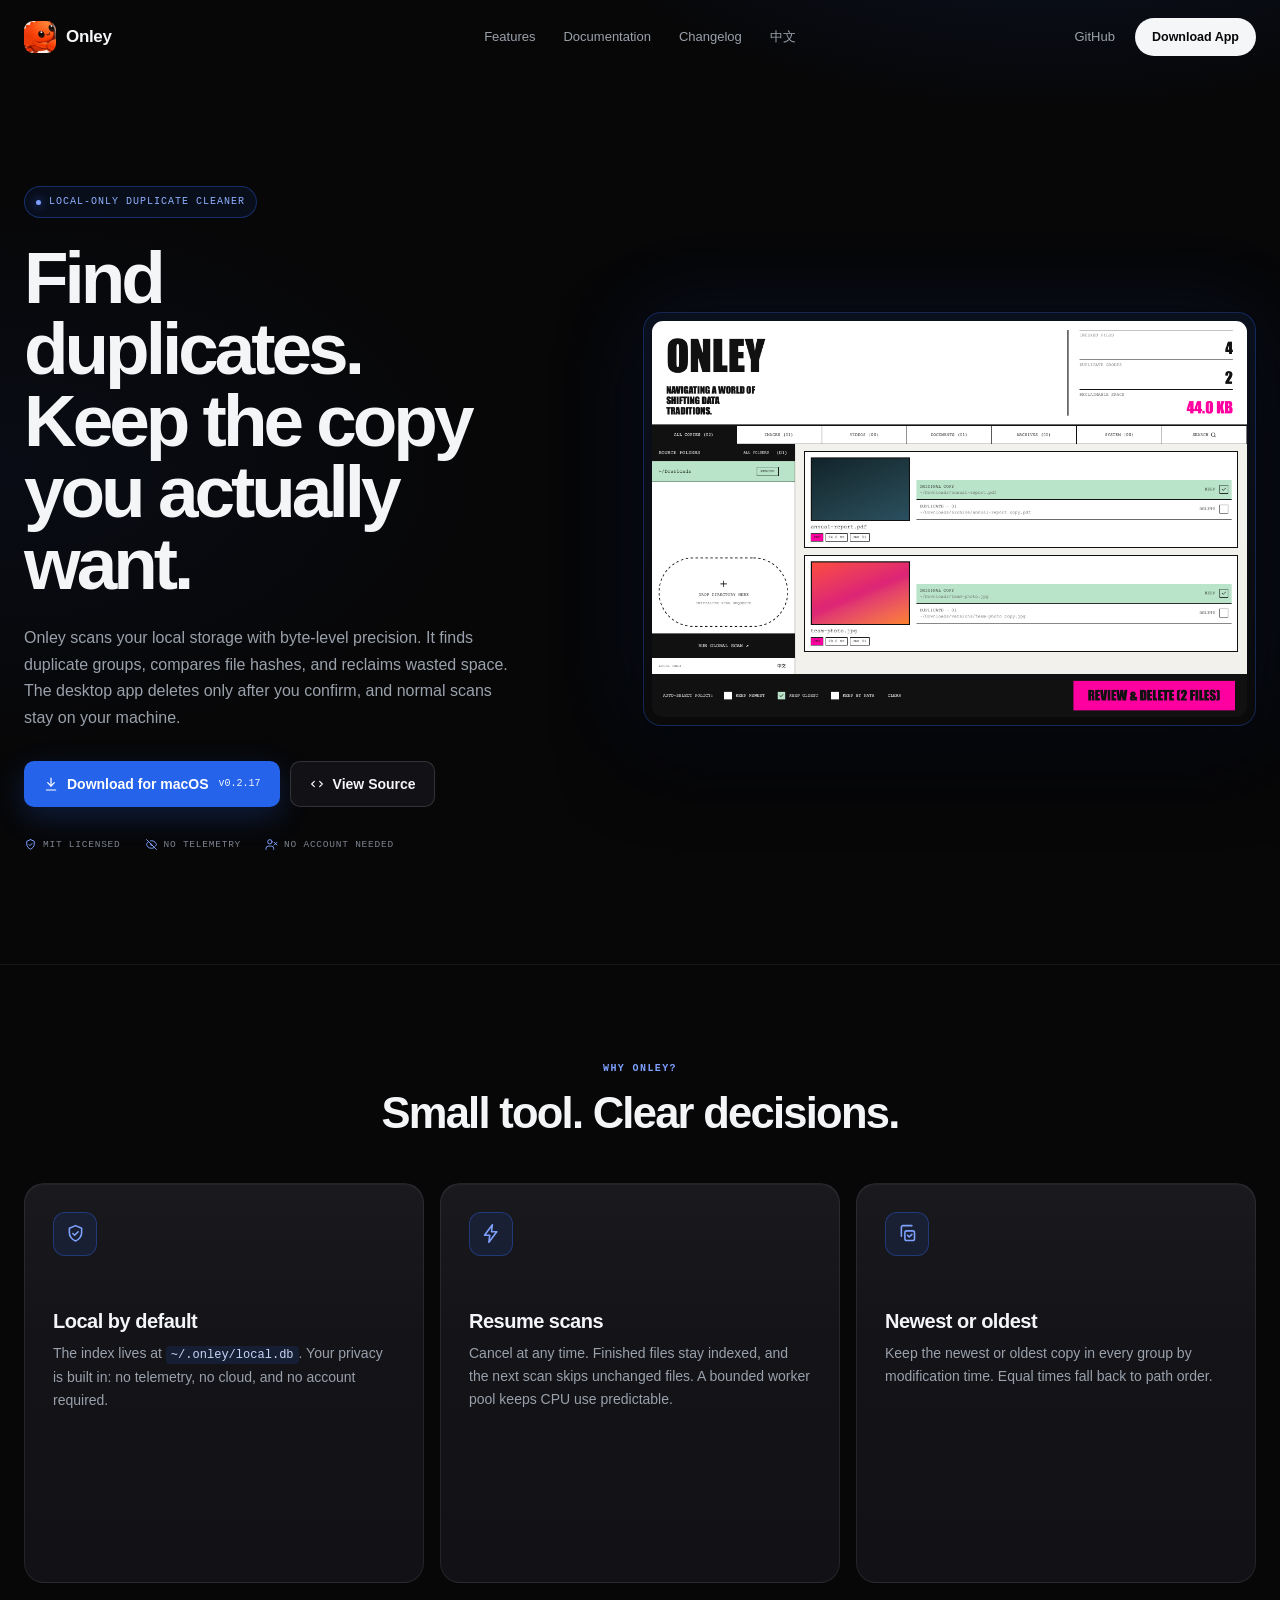
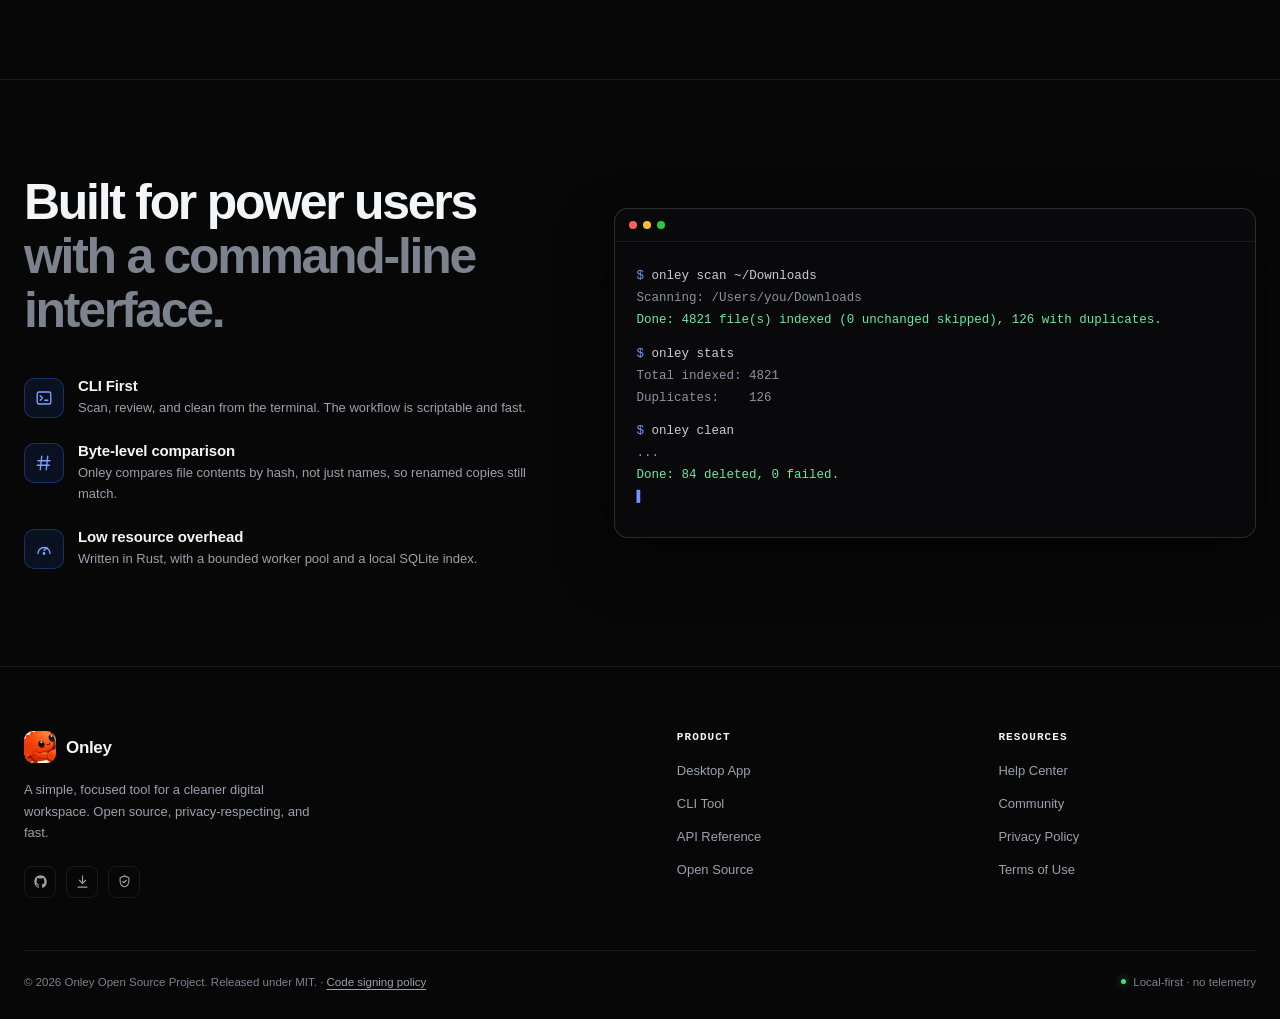
==== commit d6785388: "build: bump the desktop app to 0.2.17 Prepare v0.2.17 with the scan-time keep-policy fix. Document t" ====
--- a/docs/index.html
+++ b/docs/index.html
@@ -50,7 +50,7 @@
           <a class="button button-primary" href="download.html">
             <svg viewBox="0 0 24 24" fill="none" stroke="currentColor" stroke-width="1.8" stroke-linecap="round" stroke-linejoin="round" aria-hidden="true"><path d="M12 3v12"/><path d="m7 10 5 5 5-5"/><path d="M5 21h14"/></svg>
             <span>Download for macOS</span>
-            <span class="version">v0.2.16</span>
+            <span class="version">v0.2.17</span>
           </a>
           <a class="button button-ghost" href="https://github.com/fdaio/onley">
             <svg viewBox="0 0 24 24" fill="none" stroke="currentColor" stroke-width="1.8" stroke-linecap="round" stroke-linejoin="round" aria-hidden="true"><path d="m8 8-4 4 4 4"/><path d="m16 8 4 4-4 4"/></svg>
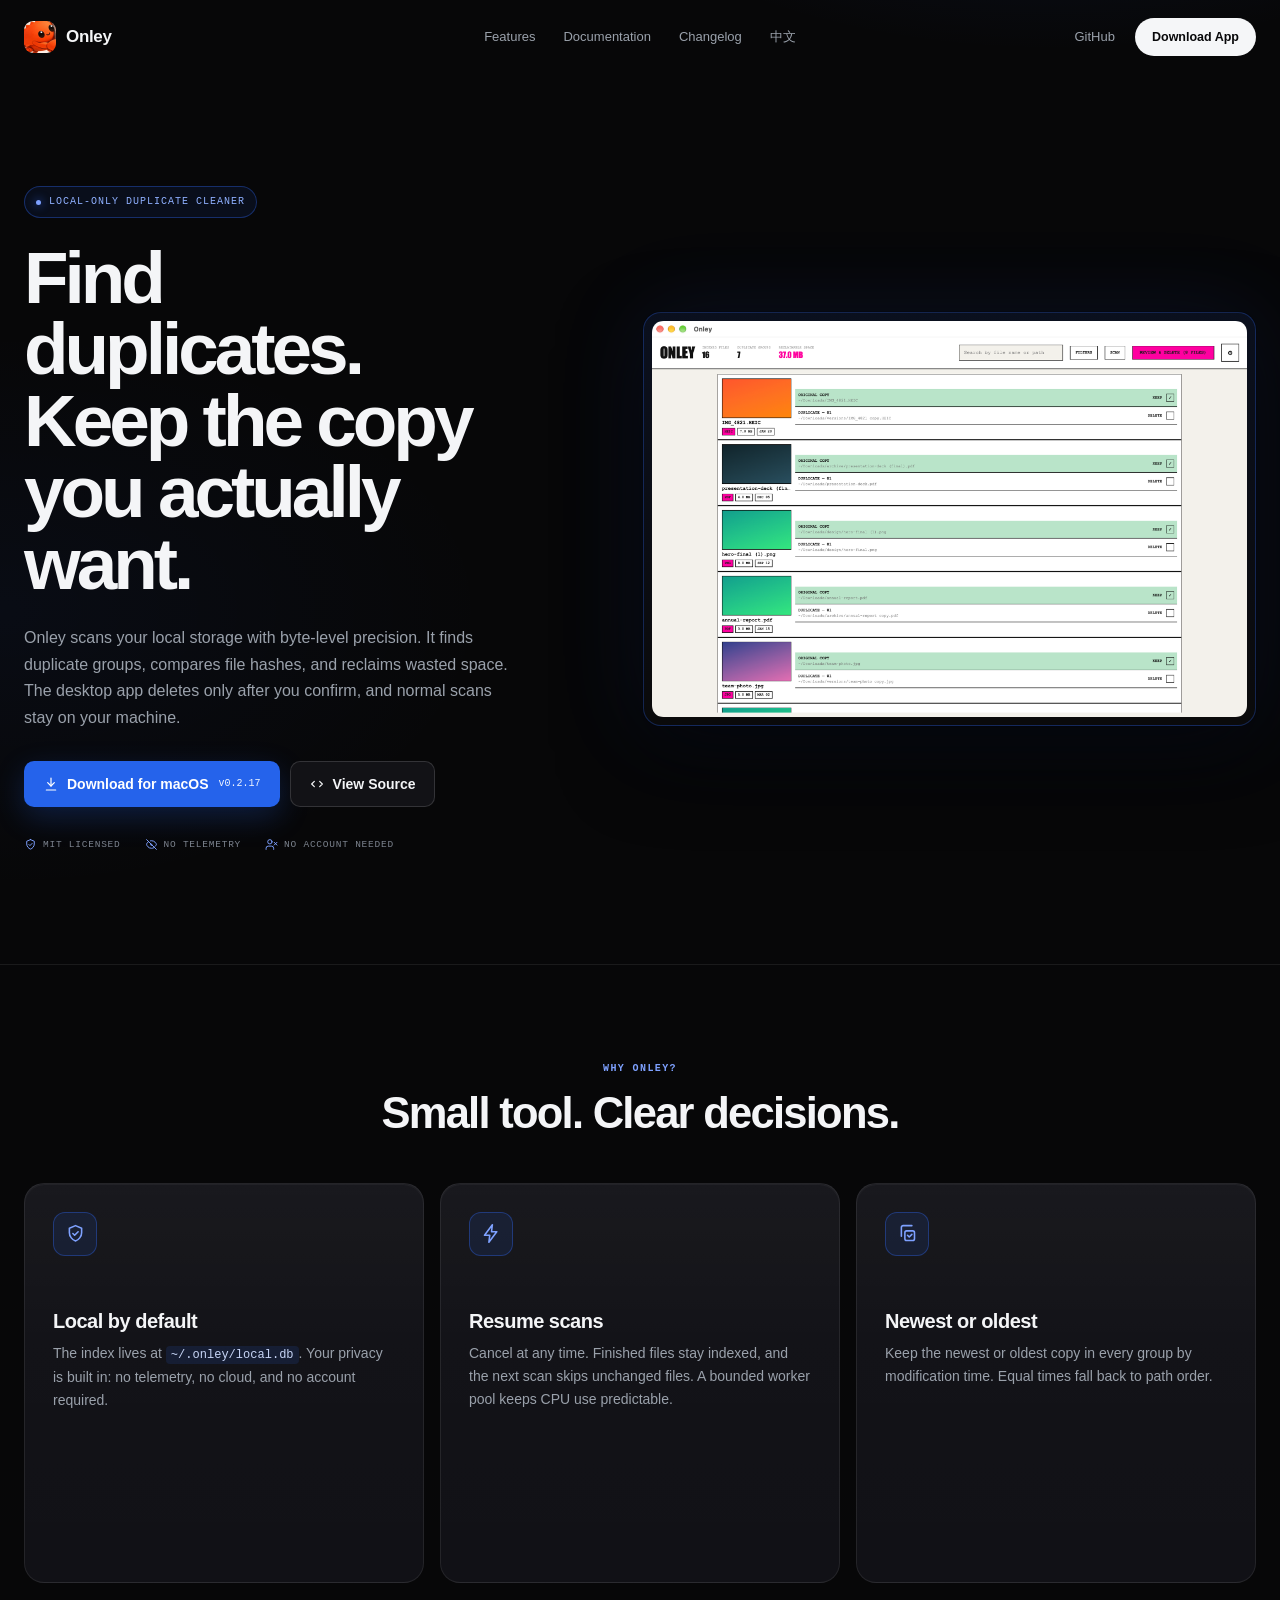
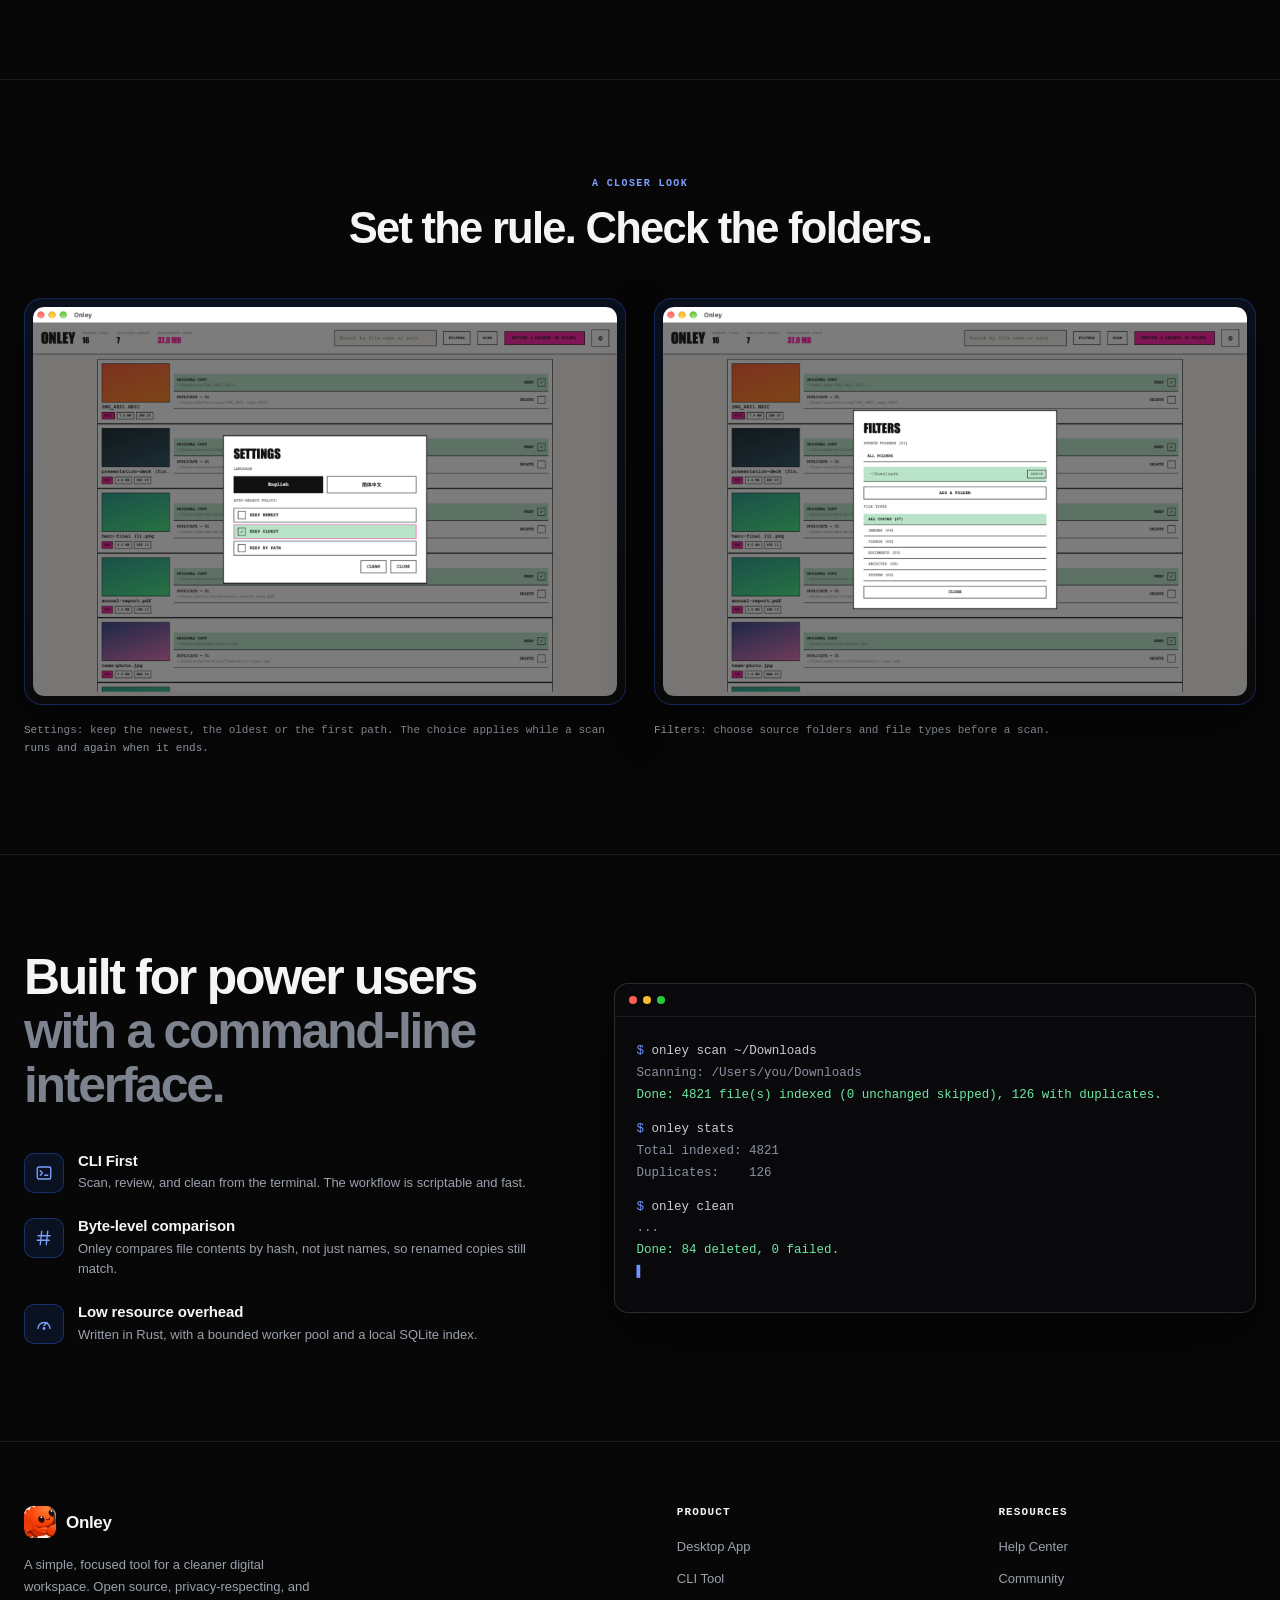
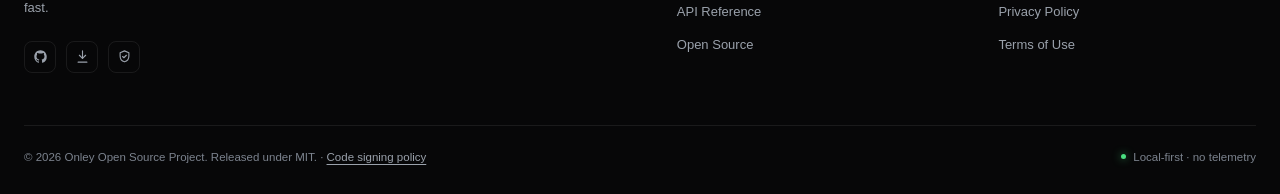
==== commit 1ef36939: "docs: refresh the desktop showcase images The hero image showed the old multi-column client. Replace" ====
--- a/docs/index.html
+++ b/docs/index.html
@@ -110,6 +110,27 @@
       </div>
     </section>
 
+    <section class="section shots">
+      <div class="section-heading center">
+        <p class="eyebrow">A closer look</p>
+        <h2>Set the rule. Check the folders.</h2>
+      </div>
+      <div class="shot-grid">
+        <figure class="shot-card">
+          <div class="shot-frame">
+            <img src="assets/onley-settings.png" alt="Onley settings with Keep oldest selected and the language choices" width="1600" height="1066" loading="lazy">
+          </div>
+          <figcaption>Settings: keep the newest, the oldest or the first path. The choice applies while a scan runs and again when it ends.</figcaption>
+        </figure>
+        <figure class="shot-card">
+          <div class="shot-frame">
+            <img src="assets/onley-filters.png" alt="Onley filters showing the Downloads folder, file types and their counts" width="1600" height="1066" loading="lazy">
+          </div>
+          <figcaption>Filters: choose source folders and file types before a scan.</figcaption>
+        </figure>
+      </div>
+    </section>
+
     <section class="section cli">
       <div class="cli-copy">
         <h2>Built for power users<br><span>with a command-line interface.</span></h2>
--- a/docs/home.css
+++ b/docs/home.css
@@ -270,6 +270,20 @@
   height: auto;
   border-radius: 11px;
 }
+.shot-grid {
+  display: grid;
+  grid-template-columns: repeat(2, minmax(0, 1fr));
+  gap: 28px;
+}
+.shot-card { margin: 0; }
+.shot-card .shot-frame { box-shadow: 0 20px 50px rgba(0, 0, 0, 0.45); }
+.shot-card figcaption {
+  margin-top: 16px;
+  color: var(--muted);
+  font-family: var(--mono);
+  font-size: 11px;
+  line-height: 1.7;
+}
 
 .section {
   max-width: var(--max);
@@ -595,6 +609,7 @@
   .feature-grid { grid-template-columns: minmax(0, 1fr); }
   .feature-card { min-height: 0; }
   .icon-box { margin-bottom: 28px; }
+  .shot-grid { grid-template-columns: minmax(0, 1fr); }
 
   .footer-top {
     grid-template-columns: 1fr 1fr;
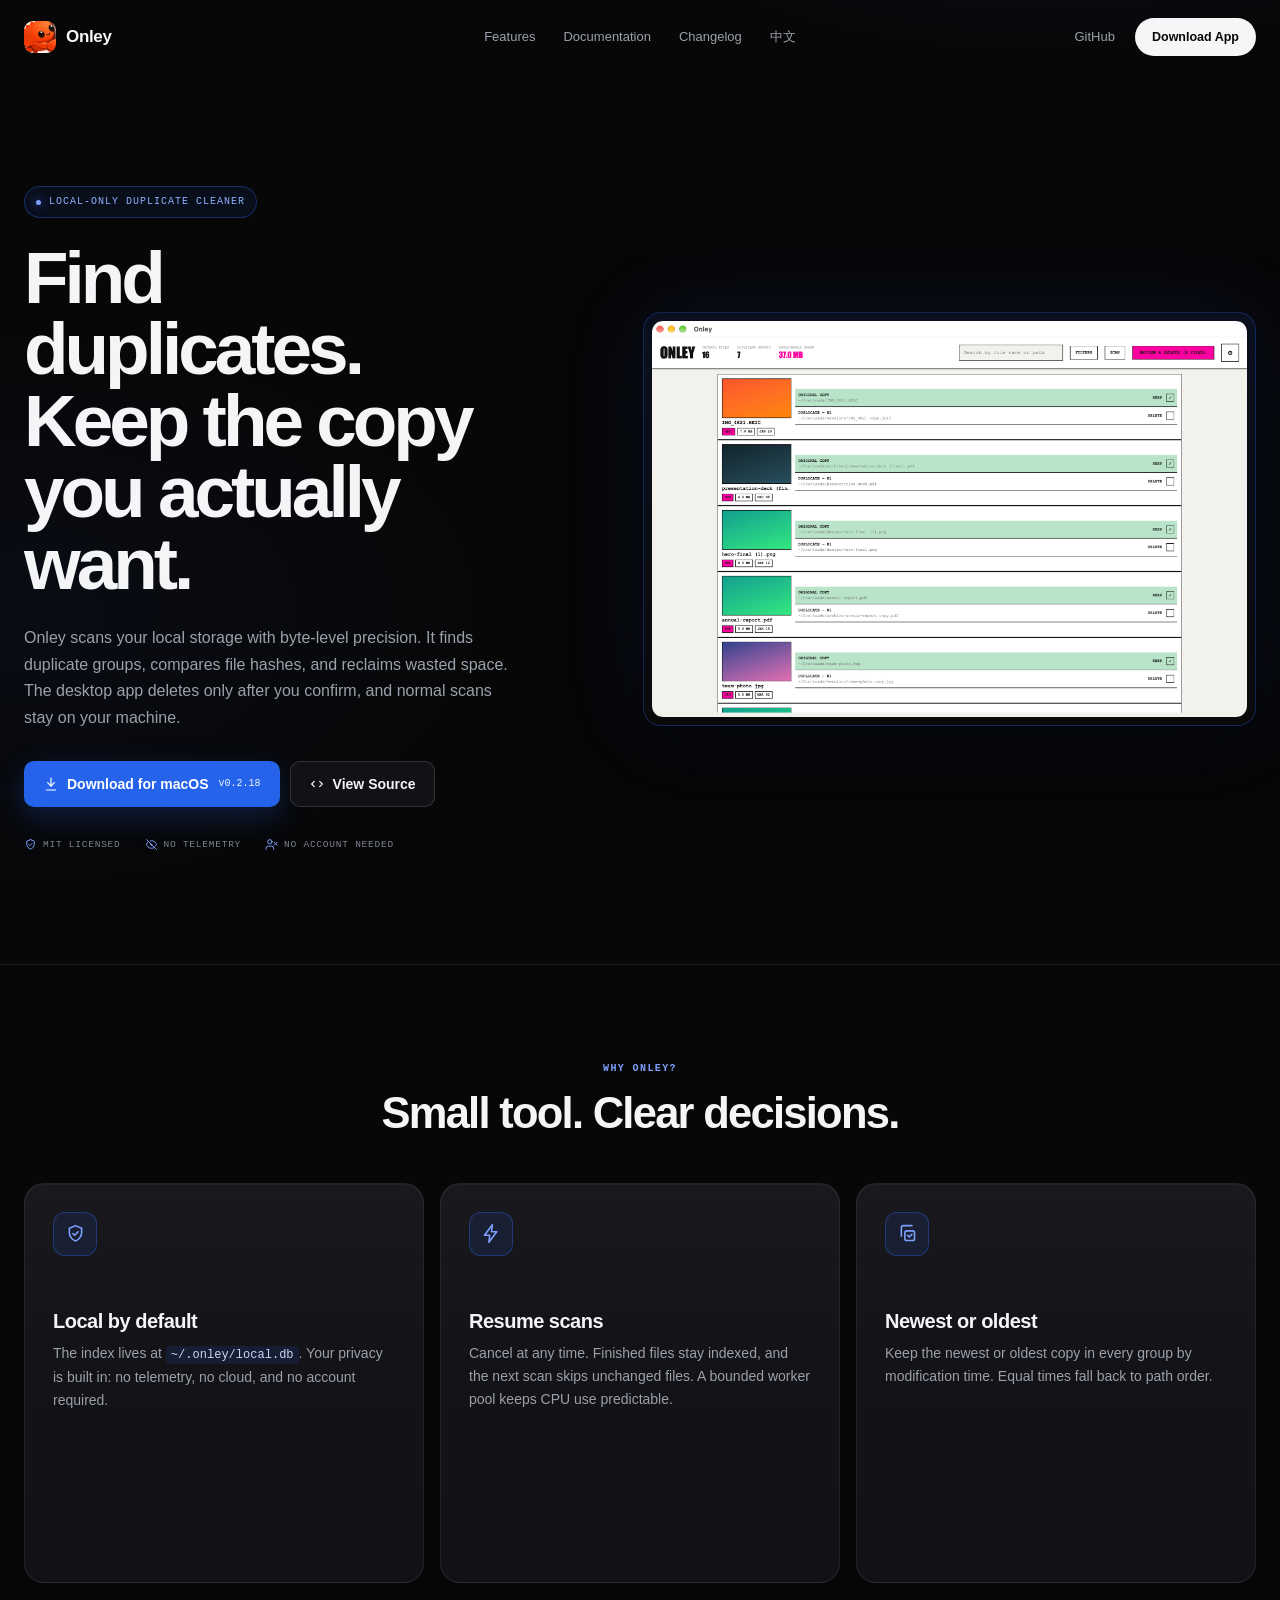
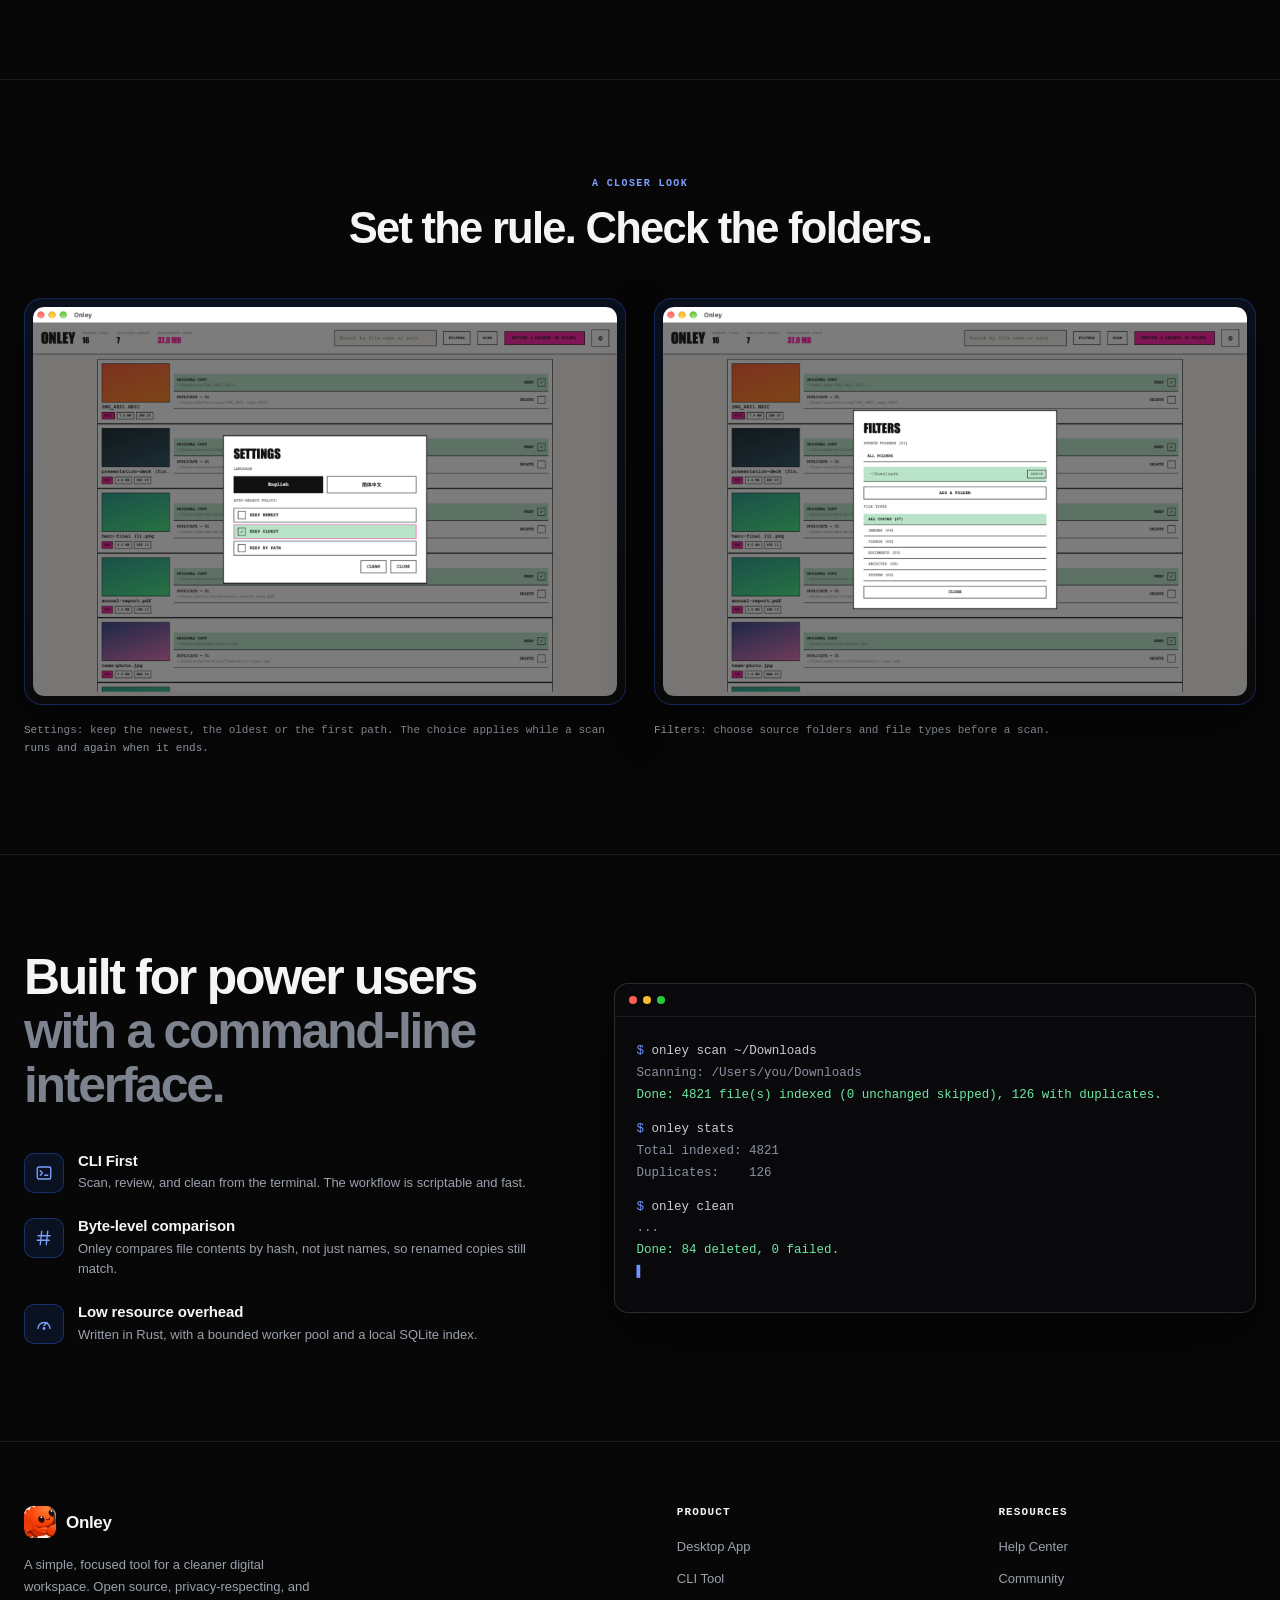
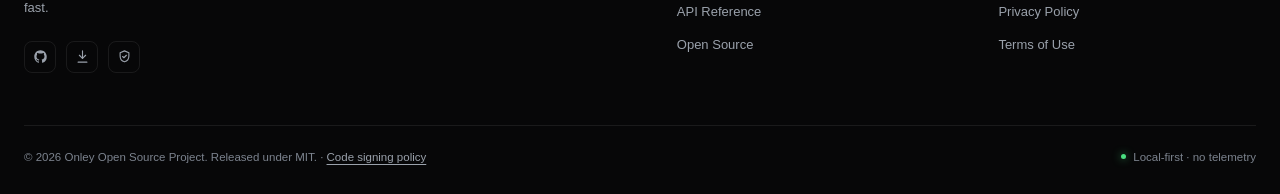
==== commit 04eda933: "build: bump the desktop app to 0.2.18 Prepare v0.2.18 with the NSH 0.5.0 desktop updates and version" ====
--- a/docs/index.html
+++ b/docs/index.html
@@ -50,7 +50,7 @@
           <a class="button button-primary" href="download.html">
             <svg viewBox="0 0 24 24" fill="none" stroke="currentColor" stroke-width="1.8" stroke-linecap="round" stroke-linejoin="round" aria-hidden="true"><path d="M12 3v12"/><path d="m7 10 5 5 5-5"/><path d="M5 21h14"/></svg>
             <span>Download for macOS</span>
-            <span class="version">v0.2.17</span>
+            <span class="version">v0.2.18</span>
           </a>
           <a class="button button-ghost" href="https://github.com/fdaio/onley">
             <svg viewBox="0 0 24 24" fill="none" stroke="currentColor" stroke-width="1.8" stroke-linecap="round" stroke-linejoin="round" aria-hidden="true"><path d="m8 8-4 4 4 4"/><path d="m16 8 4 4-4 4"/></svg>
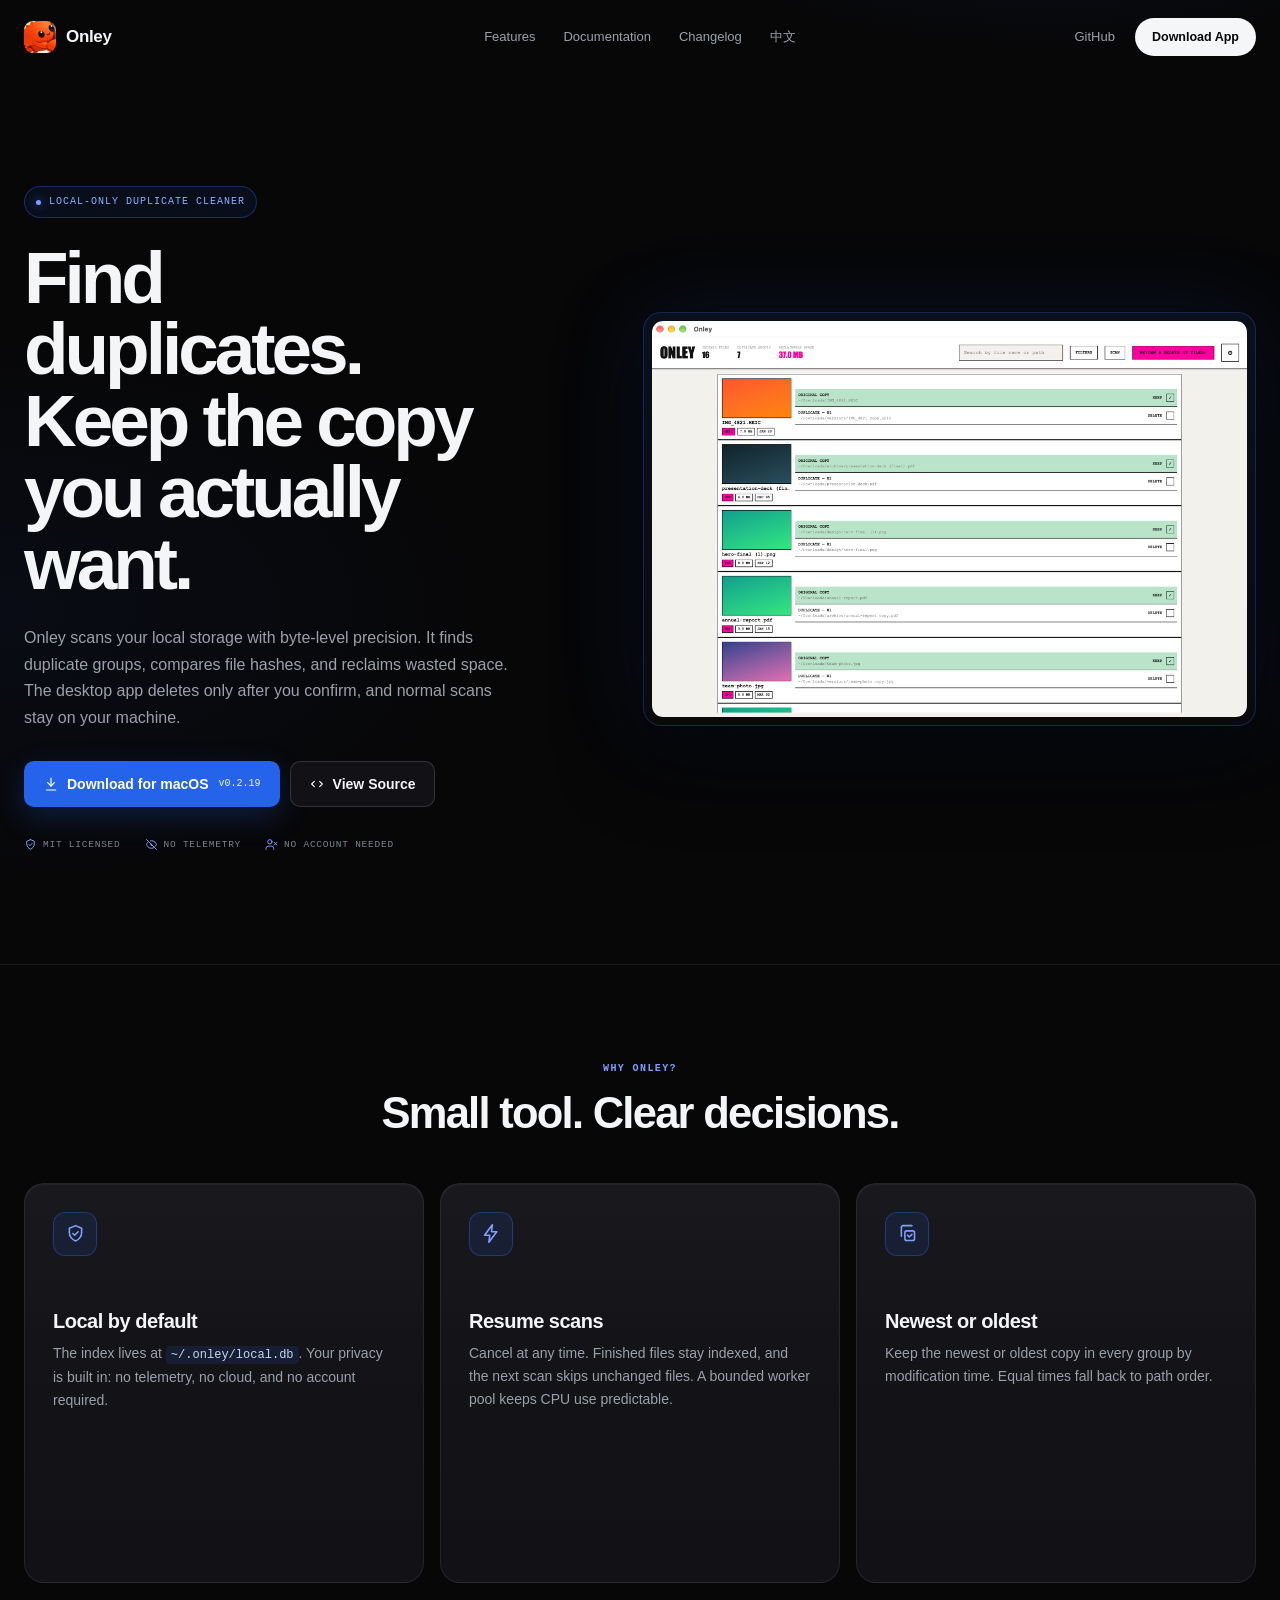
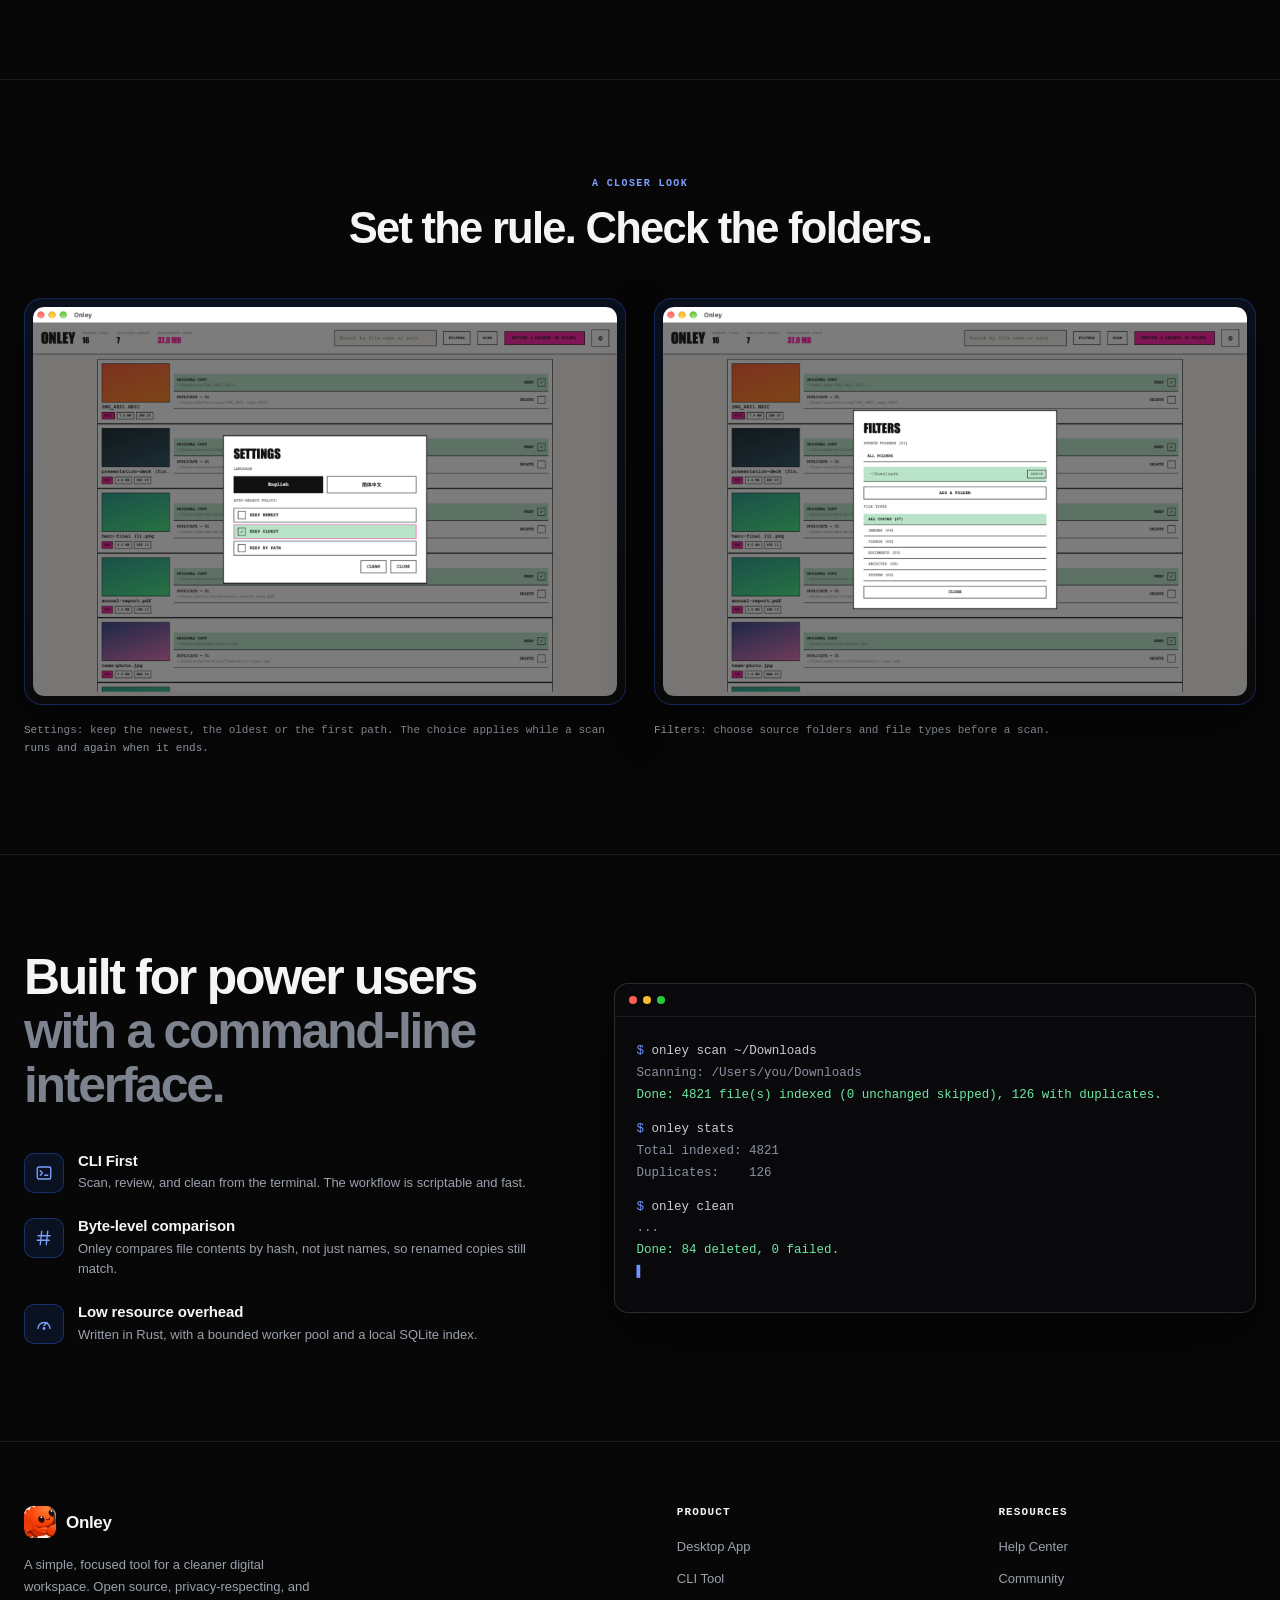
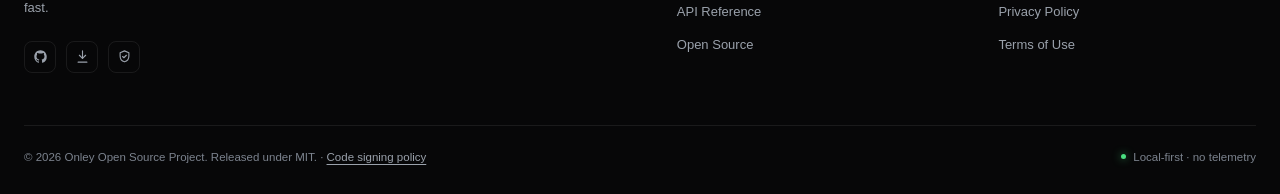
==== commit 6214f8ef: "build: bump the desktop app to 0.2.19 Prepare v0.2.19 with the SQLite security fix and the refreshed" ====
--- a/docs/index.html
+++ b/docs/index.html
@@ -50,7 +50,7 @@
           <a class="button button-primary" href="download.html">
             <svg viewBox="0 0 24 24" fill="none" stroke="currentColor" stroke-width="1.8" stroke-linecap="round" stroke-linejoin="round" aria-hidden="true"><path d="M12 3v12"/><path d="m7 10 5 5 5-5"/><path d="M5 21h14"/></svg>
             <span>Download for macOS</span>
-            <span class="version">v0.2.18</span>
+            <span class="version">v0.2.19</span>
           </a>
           <a class="button button-ghost" href="https://github.com/fdaio/onley">
             <svg viewBox="0 0 24 24" fill="none" stroke="currentColor" stroke-width="1.8" stroke-linecap="round" stroke-linejoin="round" aria-hidden="true"><path d="m8 8-4 4 4 4"/><path d="m16 8 4 4-4 4"/></svg>
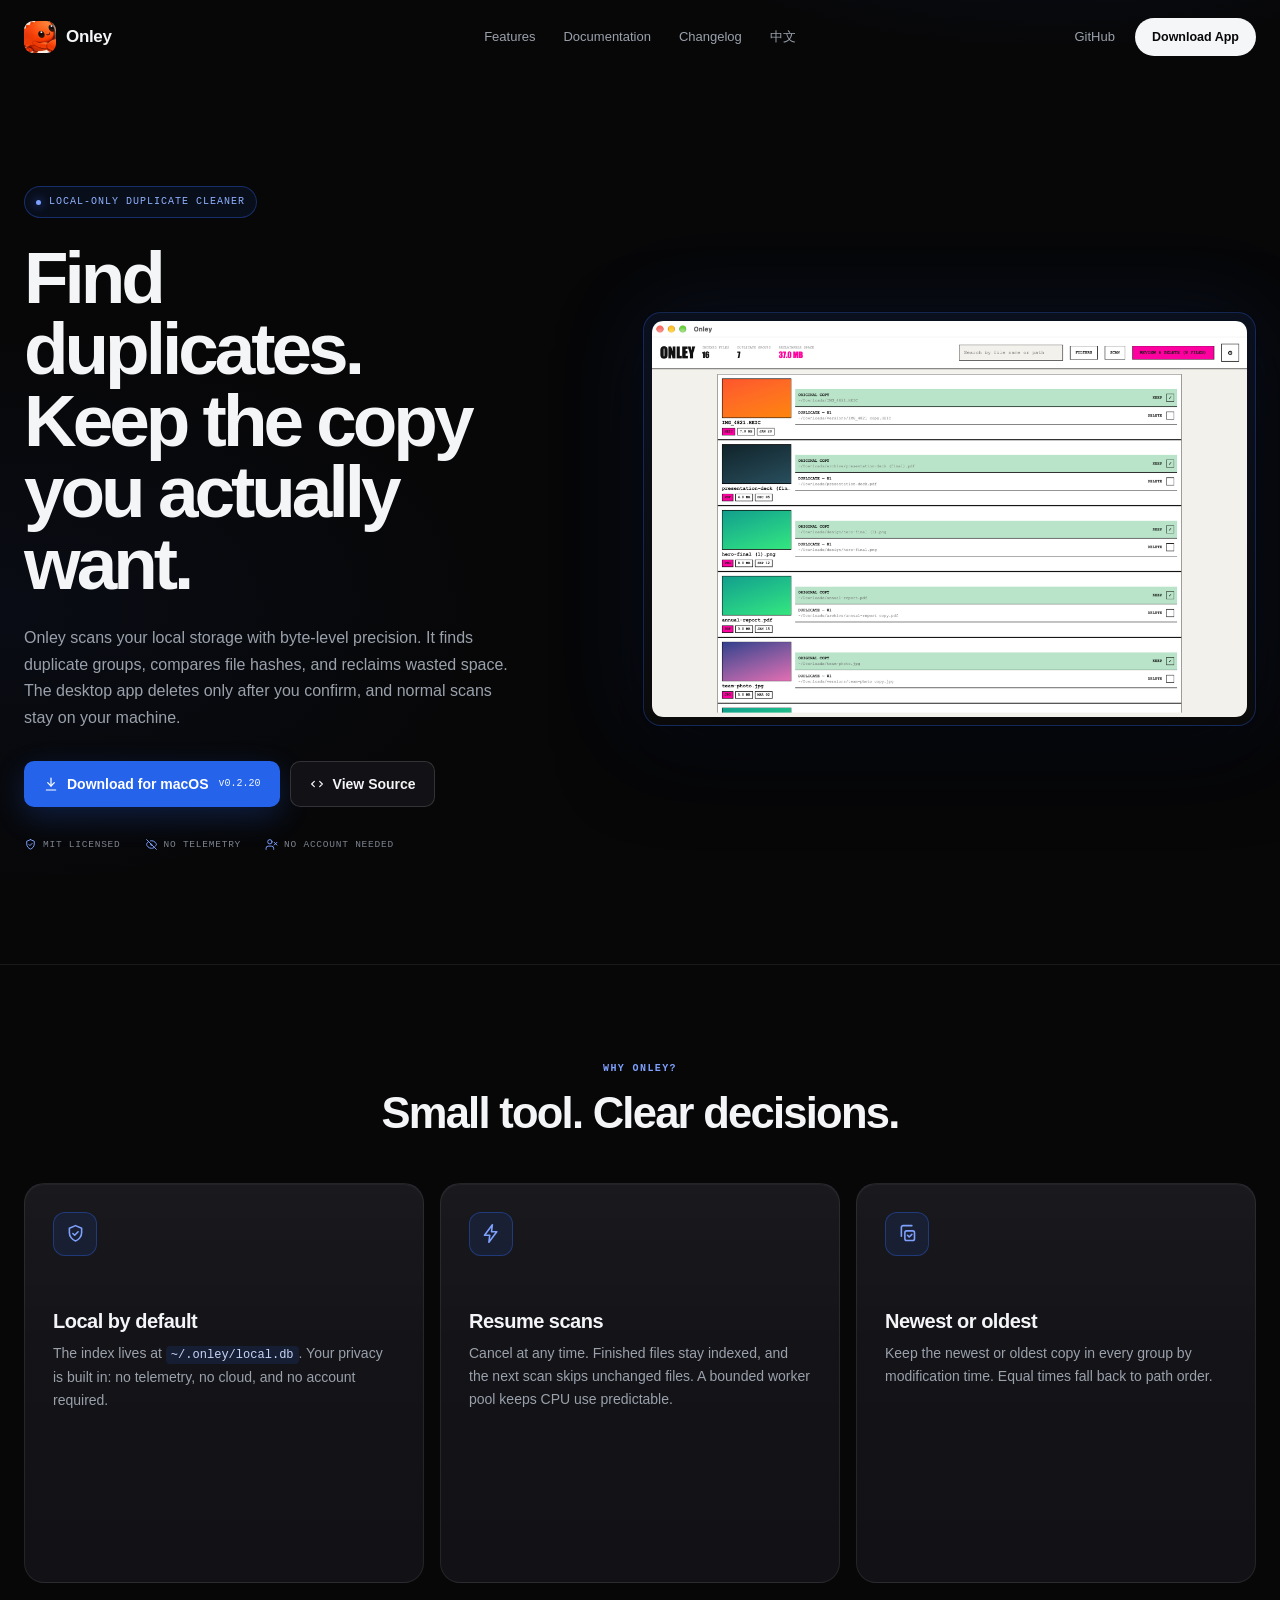
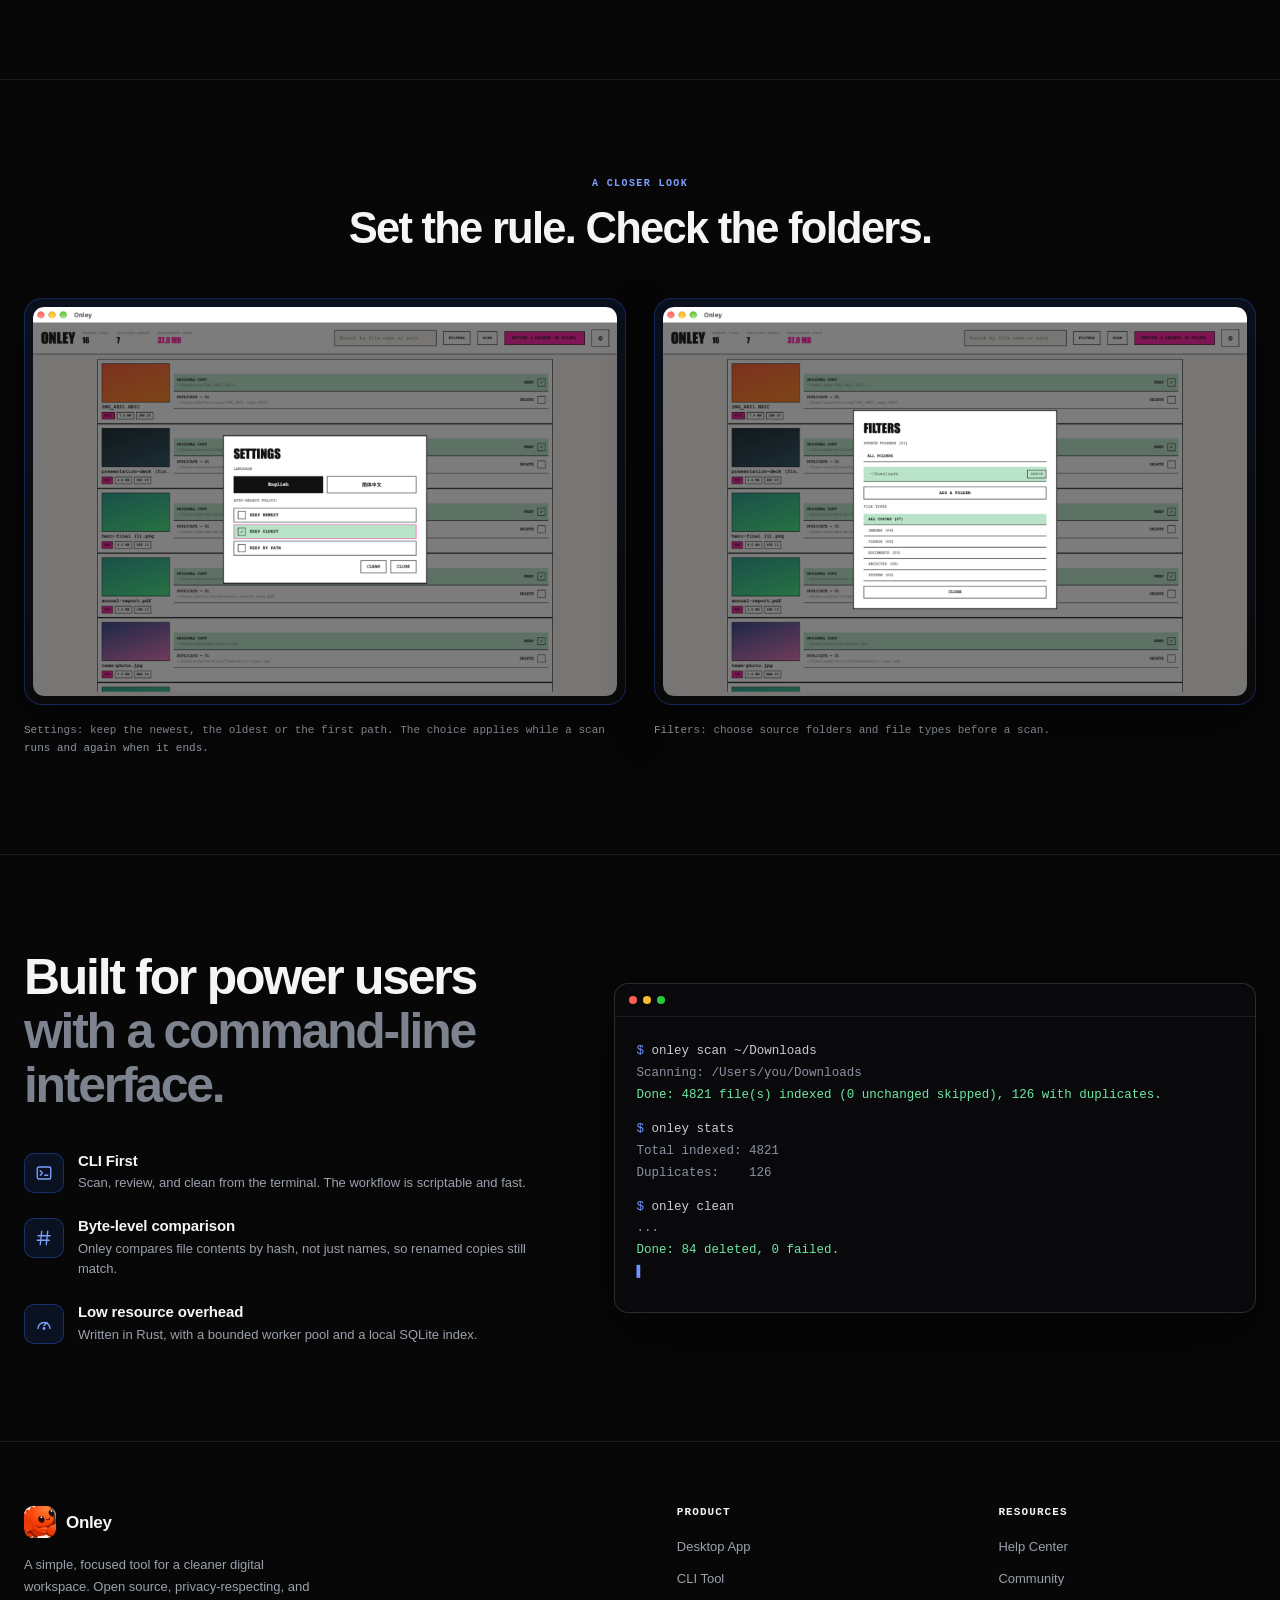
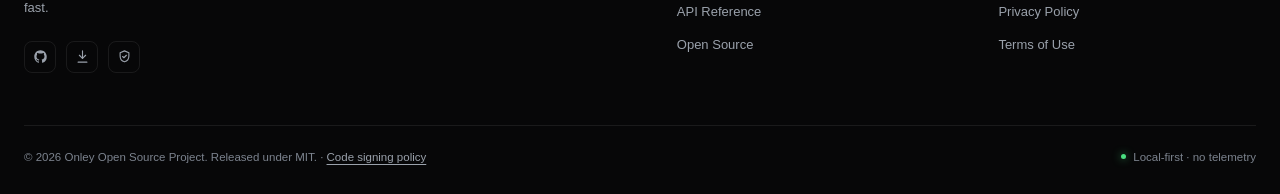
==== commit 54cac928: "build: bump the desktop app to 0.2.20 Prepare v0.2.20 with the md-5 and dirs upgrades, the current c" ====
--- a/docs/index.html
+++ b/docs/index.html
@@ -50,7 +50,7 @@
           <a class="button button-primary" href="download.html">
             <svg viewBox="0 0 24 24" fill="none" stroke="currentColor" stroke-width="1.8" stroke-linecap="round" stroke-linejoin="round" aria-hidden="true"><path d="M12 3v12"/><path d="m7 10 5 5 5-5"/><path d="M5 21h14"/></svg>
             <span>Download for macOS</span>
-            <span class="version">v0.2.19</span>
+            <span class="version">v0.2.20</span>
           </a>
           <a class="button button-ghost" href="https://github.com/fdaio/onley">
             <svg viewBox="0 0 24 24" fill="none" stroke="currentColor" stroke-width="1.8" stroke-linecap="round" stroke-linejoin="round" aria-hidden="true"><path d="m8 8-4 4 4 4"/><path d="m16 8 4 4-4 4"/></svg>
